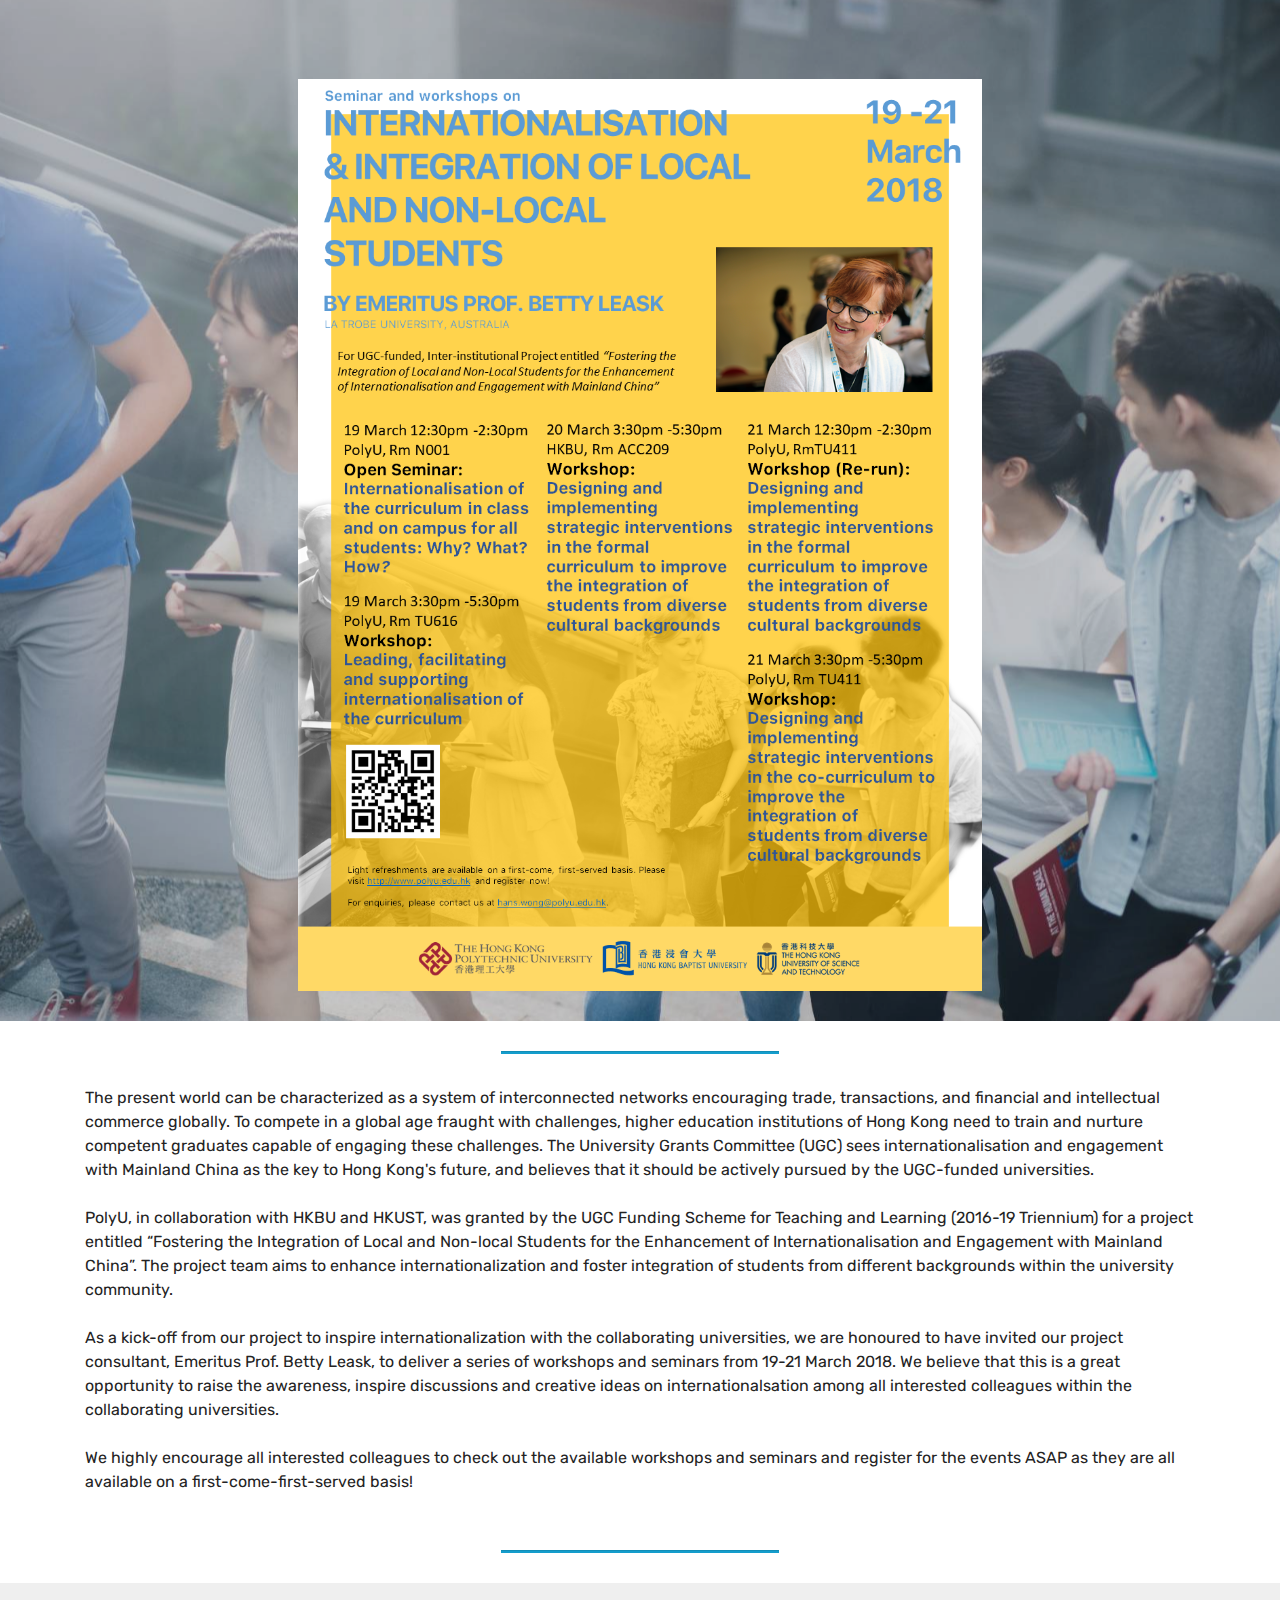
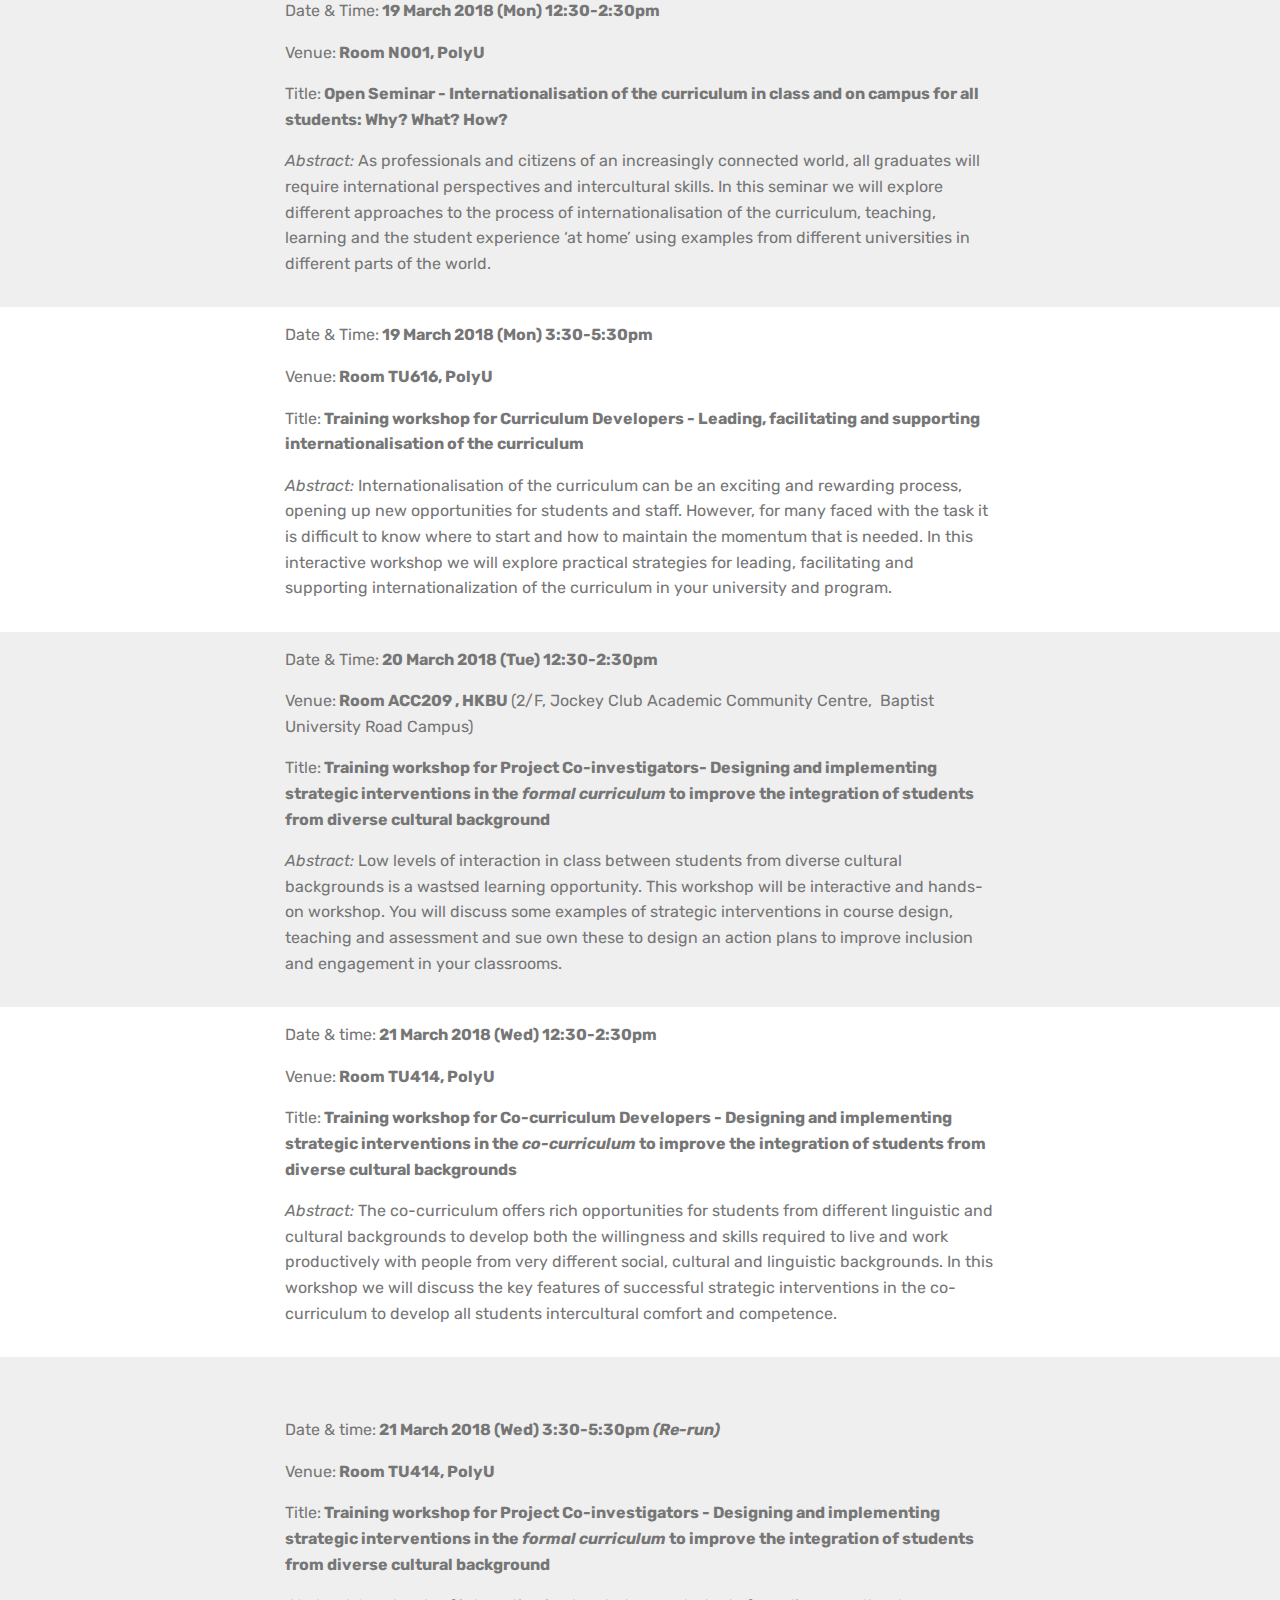
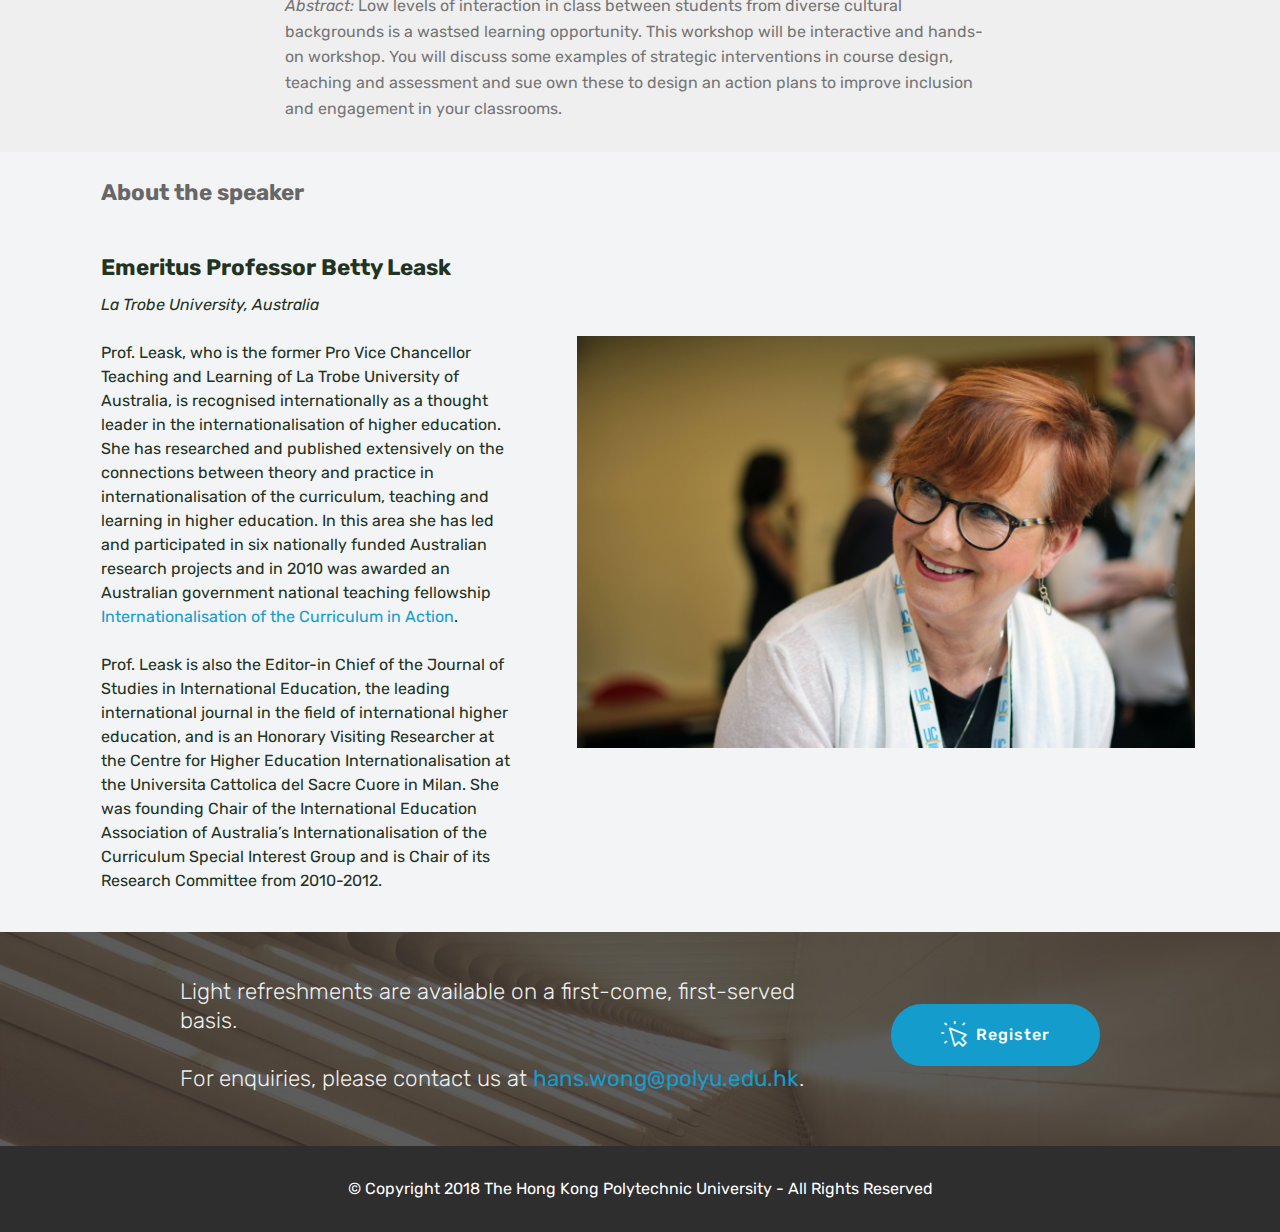
==== workshop2018.html @ c0d76945 "create github pages" ====
<!DOCTYPE html>
<html >
<head>
  <!-- Site made with Mobirise Website Builder v4.6.5, https://mobirise.com -->
  <meta charset="UTF-8">
  <meta http-equiv="X-UA-Compatible" content="IE=edge">
  <meta name="generator" content="Mobirise v4.6.5, mobirise.com">
  <meta name="viewport" content="width=device-width, initial-scale=1, minimum-scale=1">
  <link rel="shortcut icon" href="assets/images/web-logo-1-703x55.png" type="image/x-icon">
  <meta name="description" content="Web Maker Description">
  <title>Seminer and Workshops on Internatioalisation and Integration of Local and Non-local Students | PolyU, HKBU and HKUST</title>
  <link rel="stylesheet" href="assets/web/assets/mobirise-icons-bold/mobirise-icons-bold.css">
  <link rel="stylesheet" href="assets/tether/tether.min.css">
  <link rel="stylesheet" href="assets/bootstrap/css/bootstrap.min.css">
  <link rel="stylesheet" href="assets/bootstrap/css/bootstrap-grid.min.css">
  <link rel="stylesheet" href="assets/bootstrap/css/bootstrap-reboot.min.css">
  <link rel="stylesheet" href="assets/theme/css/style.css">
  <link rel="stylesheet" href="assets/mobirise/css/mbr-additional.css" type="text/css">
  
  
  
</head>
<body>
  <section class="header4 cid-qKVStINKqO mbr-parallax-background" id="header4-1o">

    

    <div class="mbr-overlay" style="opacity: 0.2; background-color: rgb(0, 0, 0);">
    </div>

    <div class="container">
        <div class="row justify-content-md-center">
            <div class="media-content col-md-10">
                
                
                <div class="mbr-text align-center mbr-white pb-3">
                    
                </div>
                
            </div>
            <div class="mbr-figure pt-5">
                <img src="assets/images/poster-workshop2018-1-1008x1344.png" alt="Mobirise" title="" style="width: 60%;">
            </div>
        </div>
    </div>
</section>

<section class="engine"><a href="https://mobirise.ws/k">develop free website</a></section><section class="mbr-section article content9 cid-qKVUBAk7Y3" id="content9-1p">
    
     

    <div class="container">
        <div class="inner-container" style="width: 100%;">
            <hr class="line" style="width: 25%;">
            <div class="section-text align-center mbr-fonts-style display-7">The present world can be characterized as a system of interconnected networks encouraging trade, transactions, and financial and intellectual commerce globally. To compete in a global age fraught with challenges, higher education institutions of Hong Kong need to train and nurture competent graduates capable of engaging these challenges. The University Grants Committee (UGC) sees internationalisation and engagement with Mainland China as the key to Hong Kong's future, and believes that it should be actively pursued by the UGC-funded universities.<br><br>
<div>
</div><div>PolyU, in collaboration with HKBU and HKUST, was granted by the UGC Funding Scheme for Teaching and Learning (2016-19 Triennium) for a project entitled “Fostering the Integration of Local and Non-local Students for the Enhancement of Internationalisation and Engagement with Mainland China”. The project team aims to enhance internationalization and foster integration of students from different backgrounds within the university community.</div><br><div>
</div><div>
</div><div>As a kick-off from our project to inspire internationalization with the collaborating universities, we are honoured to have invited our project consultant, Emeritus Prof. Betty Leask, to deliver a series of workshops and seminars from 19-21 March 2018. We believe that this is a great opportunity to raise the awareness, inspire discussions and creative ideas on internationalsation among all interested colleagues within the collaborating universities.</div><br><div> 
</div><div>
</div><div>We highly encourage all interested colleagues to check out the available workshops and seminars and register for the events ASAP as they are all available on a first-come-first-served basis!
</div><div><br></div></div>
            <hr class="line" style="width: 25%;">
        </div>
        </div>
</section>

<section class="mbr-section article content1 cid-qKVMsrV9eK" id="content1-1i">
    
     

    <div class="container">
        <div class="media-container-row">
            <div class="mbr-text col-12 col-md-8 mbr-fonts-style display-7"><p>Date &amp; Time:<strong> 19 March 2018 (Mon) 12:30-2:30pm
</strong></p><p>Venue:<strong> Room N001, PolyU</strong></p><p>Title:<strong> Open Seminar - Internationalisation of the curriculum in class and on campus for all students: Why? What? How?
</strong></p><p><em>Abstract:</em>&nbsp;<span style="font-size: 1rem;">As professionals and citizens of an increasingly connected world, all graduates will require international perspectives and intercultural skills. In this seminar we will explore different approaches to the process of internationalisation of the curriculum, teaching, learning and the student experience ‘at home’ using examples from different universities in different parts of the world. &nbsp;&nbsp;</span></p><p>
            </p></div>
        </div>
    </div>
</section>

<section class="mbr-section article content1 cid-qKVNFRgYKL" id="content1-1j">
    
     

    <div class="container">
        <div class="media-container-row">
            <div class="mbr-text col-12 col-md-8 mbr-fonts-style display-7"><p>Date &amp; Time:<strong> 19 March 2018 (Mon) 3:30-5:30pm
</strong></p><p>Venue:<strong> Room TU616, PolyU</strong></p><p>Title:<strong>&nbsp;Training workshop for Curriculum Developers - Leading, facilitating and supporting internationalisation of the curriculum&nbsp;</strong></p><p><em>Abstract:</em>&nbsp;Internationalisation of the curriculum can be an exciting and rewarding process, opening up new opportunities for students and staff. However, for many faced with the task it is difficult to know where to start and how to maintain the momentum that is needed. In this interactive workshop we will explore practical strategies for leading, facilitating and supporting internationalization of  the curriculum in your university and program. &nbsp;</p><p>
            </p></div>
        </div>
    </div>
</section>

<section class="mbr-section article content1 cid-qKVOmQCYDc" id="content1-1k">
    
     

    <div class="container">
        <div class="media-container-row">
            <div class="mbr-text col-12 col-md-8 mbr-fonts-style display-7"><p>Date &amp; Time:<strong> 20 March 2018 (Tue) 12:30-2:30pm
</strong></p><p>Venue:<strong> Room ACC209
</strong><strong>, HKBU </strong><span style="font-size: 1rem;">(</span><span style="font-size: 1rem;">2/F, Jockey Club Academic Community Centre,
&nbsp;</span><span style="font-size: 1rem;">Baptist University Road Campus)</span></p><p>Title:<strong>&nbsp;Training workshop for Project Co-investigators- Designing and implementing strategic interventions in the <em>formal curriculum</em> to improve the integration of students from diverse cultural background&nbsp;</strong></p><p><em>Abstract:</em>&nbsp;Low levels of interaction in class between students from diverse cultural backgrounds is a wastsed learning opportunity.  This workshop will be interactive and hands-on workshop. You will discuss some examples of strategic interventions in course design, teaching and assessment and sue own these to design an action plans to improve inclusion and engagement in your classrooms.&nbsp;</p><p>
            </p></div>
        </div>
    </div>
</section>

<section class="mbr-section article content1 cid-qKVPnMQIgx" id="content1-1l">
    
     

    <div class="container">
        <div class="media-container-row">
            <div class="mbr-text col-12 col-md-8 mbr-fonts-style display-7"><p>Date &amp; time:<strong> 21 March 2018 (Wed) 12:30-2:30pm
</strong></p><p>Venue:<strong>&nbsp;Room TU414, PolyU</strong></p><p>Title:<strong>&nbsp;Training workshop for Co-curriculum Developers - Designing and implementing strategic interventions in the <em>co-curriculum </em>to improve the integration of students from diverse cultural backgrounds</strong></p><p><em>Abstract:</em>&nbsp;The co-curriculum offers rich opportunities for students from different linguistic and cultural backgrounds to develop both the willingness and skills required to live and work productively with people from very different social, cultural and linguistic backgrounds.  In this workshop we will discuss the key features of successful strategic interventions in the co-curriculum to develop all students intercultural comfort and competence. &nbsp;</p><p>
            </p></div>
        </div>
    </div>
</section>

<section class="mbr-section article content1 cid-qKVPIrIBP8" id="content1-1m">
    
     

    <div class="container">
        <div class="media-container-row">
            <div class="mbr-text col-12 col-md-8 mbr-fonts-style display-7"><p>Date &amp; time:<strong> 21 March 2018 (Wed) 3:30-5:30pm <em>(Re-run)</em></strong></p><p>Venue:<strong> Room TU414, PolyU</strong></p><p>Title:<strong>&nbsp;Training workshop for Project Co-investigators - Designing and implementing strategic interventions in the <em>formal curriculum</em> to improve the integration of students from diverse cultural background</strong></p><p><em>Abstract:</em>&nbsp;Low levels of interaction in class between students from diverse cultural backgrounds is a wastsed learning opportunity.  This workshop will be interactive and hands-on workshop. You will discuss some examples of strategic interventions in course design, teaching and assessment and sue own these to design an action plans to improve inclusion and engagement in your classrooms.&nbsp;<span style="font-size: 1rem;">&nbsp;&nbsp;</span></p><p>
            </p></div>
        </div>
    </div>
</section>

<section class="testimonials3 cid-qKVRoJi9Ee" id="testimonials3-1n">

    

    

    <div class="container">
        <div class="media-container-row">
            <div class="media-content px-3 align-self-center mbr-white py-2">
                <p class="mbr-text testimonial-text mbr-fonts-style display-5"><span style="font-style: normal;"><strong>About the speaker</strong></span></p>
                <p class="mbr-author-name pt-4 mb-2 mbr-fonts-style display-5">
                   Emeritus Professor Betty Leask 
                </p>
                <p class="mbr-author-desc mbr-fonts-style display-7"><em>
                   La Trobe University, Australia</em><br><br>Prof. Leask, who is the former Pro Vice Chancellor Teaching and Learning of La Trobe University of Australia, is recognised internationally as a thought leader in the internationalisation of higher education. She has researched and published extensively on the connections between theory and practice in internationalisation of the curriculum, teaching and learning in higher education. In this area she has led and participated in six nationally funded Australian research projects and in 2010 was awarded an Australian government national teaching fellowship <a href="http://ioc.global" target="_blank">Internationalisation of the Curriculum in Action</a>.
<br>
<br>Prof. Leask is also the Editor-in Chief of the Journal of Studies in International Education, the leading international journal in the field of international higher education, and is an Honorary Visiting Researcher at the Centre for Higher Education Internationalisation at the Universita Cattolica del Sacre Cuore in Milan. She was founding Chair of the International Education Association of Australia’s Internationalisation of the Curriculum Special Interest Group and is Chair of its Research Committee from 2010-2012.&nbsp;<br></p>
            </div>

            <div class="mbr-figure pl-lg-5" style="width: 150%;">
              <img src="assets/images/img-9479-20170907-betty-5184x3456.jpg" alt="" title="">
            </div>
        </div>
    </div>
</section>

<section class="mbr-section info2 cid-qKWyHdjX5i" id="info2-1r">

    

    <div class="mbr-overlay" style="opacity: 0.7; background-color: rgb(35, 35, 35);">
    </div>

    <div class="container">
        <div class="row main justify-content-center">
            <div class="media-container-column col-12 col-lg-3 col-md-4">
                <div class="mbr-section-btn align-left py-4"><a class="btn btn-primary display-4" href="https://mobirise.com"><span class="mbrib-cursor-click mbr-iconfont mbr-iconfont-btn"></span>
                    
                    Register</a></div>
            </div>
            <div class="media-container-column title col-12 col-lg-7 col-md-6">
                
                <h3 class="mbr-section-subtitle align-right mbr-light mbr-white mbr-fonts-style display-5">Light refreshments are available on a first-come, first-served basis.<br><br>For enquiries, please contact us at <a href="mailto:hans.wong@polyu.edu.hk">hans.wong@polyu.edu.hk</a>.</h3>
            </div>
        </div>
    </div>
</section>

<section once="" class="cid-qKWHp7lElG" id="footer6-1s">

    

    

    <div class="container">
        <div class="media-container-row align-center mbr-white">
            <div class="col-12">
                <p class="mbr-text mb-0 mbr-fonts-style display-7">
                    © Copyright 2018 The Hong Kong Polytechnic University - All Rights Reserved
                </p>
            </div>
        </div>
    </div>
</section>


  <script src="assets/web/assets/jquery/jquery.min.js"></script>
  <script src="assets/popper/popper.min.js"></script>
  <script src="assets/tether/tether.min.js"></script>
  <script src="assets/bootstrap/js/bootstrap.min.js"></script>
  <script src="assets/smoothscroll/smooth-scroll.js"></script>
  <script src="assets/parallax/jarallax.min.js"></script>
  <script src="assets/theme/js/script.js"></script>
  
  
</body>
</html>
---- assets/web/assets/mobirise-icons-bold/mobirise-icons-bold.css ----
@font-face {
  font-family: 'mobirise-icons-bold';
  src:  url('mobirise-icons-bold.eot?m1l4yr');
  src:  url('mobirise-icons-bold.eot?m1l4yr#iefix') format('embedded-opentype'),
    url('mobirise-icons-bold.ttf?m1l4yr') format('truetype'),
    url('mobirise-icons-bold.woff?m1l4yr') format('woff'),
    url('mobirise-icons-bold.svg?m1l4yr#mobirise-icons-bold') format('svg');
  font-weight: normal;
  font-style: normal;
}

[class^="mbrib-"], [class*="mbrib-"] {
  /* use !important to prevent issues with browser extensions that change fonts */
  font-family: 'mobirise-icons-bold' !important;
  speak: none;
  font-style: normal;
  font-weight: normal;
  font-variant: normal;
  text-transform: none;
  line-height: 1;

  /* Better Font Rendering =========== */
  -webkit-font-smoothing: antialiased;
  -moz-osx-font-smoothing: grayscale;
}

.mbrib-add-submenu:before {
  content: "\e900";
}
.mbrib-alert:before {
  content: "\e901";
}
.mbrib-align-center:before {
  content: "\e902";
}
.mbrib-align-justify:before {
  content: "\e903";
}
.mbrib-align-left:before {
  content: "\e904";
}
.mbrib-align-right:before {
  content: "\e905";
}
.mbrib-android:before {
  content: "\e906";
}
.mbrib-apple:before {
  content: "\e907";
}
.mbrib-arrow-down:before {
  content: "\e908";
}
.mbrib-arrow-next:before {
  content: "\e909";
}
.mbrib-arrow-prev:before {
  content: "\e90a";
}
.mbrib-arrow-up:before {
  content: "\e90b";
}
.mbrib-bold:before {
  content: "\e90c";
}
.mbrib-bookmark:before {
  content: "\e90d";
}
.mbrib-bootstrap:before {
  content: "\e90e";
}
.mbrib-briefcase:before {
  content: "\e90f";
}
.mbrib-browse:before {
  content: "\e910";
}
.mbrib-bulleted-list:before {
  content: "\e911";
}
.mbrib-calendar:before {
  content: "\e912";
}
.mbrib-camera:before {
  content: "\e913";
}
.mbrib-cart-add:before {
  content: "\e914";
}
.mbrib-cart-full:before {
  content: "\e915";
}
.mbrib-cash:before {
  content: "\e916";
}
.mbrib-change-style:before {
  content: "\e917";
}
.mbrib-chat:before {
  content: "\e918";
}
.mbrib-clock:before {
  content: "\e919";
}
.mbrib-close:before {
  content: "\e91a";
}
.mbrib-cloud:before {
  content: "\e91b";
}
.mbrib-code:before {
  content: "\e91c";
}
.mbrib-contact-form:before {
  content: "\e91d";
}
.mbrib-credit-card:before {
  content: "\e91e";
}
.mbrib-cursor-click:before {
  content: "\e91f";
}
.mbrib-cust-feedback:before {
  content: "\e920";
}
.mbrib-database:before {
  content: "\e921";
}
.mbrib-delivery:before {
  content: "\e922";
}
.mbrib-desktop:before {
  content: "\e923";
}
.mbrib-devices:before {
  content: "\e924";
}
.mbrib-down:before {
  content: "\e925";
}
.mbrib-download:before {
  content: "\e926";
}
.mbrib-drag-n-drop:before {
  content: "\e927";
}
.mbrib-drag-n-drop2:before {
  content: "\e928";
}
.mbrib-edit:before {
  content: "\e929";
}
.mbrib-edit2:before {
  content: "\e92a";
}
.mbrib-error:before {
  content: "\e92b";
}
.mbrib-extension:before {
  content: "\e92c";
}
.mbrib-features:before {
  content: "\e92d";
}
.mbrib-file:before {
  content: "\e92e";
}
.mbrib-flag:before {
  content: "\e92f";
}
.mbrib-folder:before {
  content: "\e930";
}
.mbrib-gift:before {
  content: "\e931";
}
.mbrib-github:before {
  content: "\e932";
}
.mbrib-globe-2:before {
  content: "\e933";
}
.mbrib-globe:before {
  content: "\e934";
}
.mbrib-growing-chart:before {
  content: "\e935";
}
.mbrib-hearth:before {
  content: "\e936";
}
.mbrib-help:before {
  content: "\e937";
}
.mbrib-home:before {
  content: "\e938";
}
.mbrib-hot-cup:before {
  content: "\e939";
}
.mbrib-idea:before {
  content: "\e93a";
}
.mbrib-image-gallery:before {
  content: "\e93b";
}
.mbrib-image-slider:before {
  content: "\e93c";
}
.mbrib-info:before {
  content: "\e93d";
}
.mbrib-italic:before {
  content: "\e93e";
}
.mbrib-key:before {
  content: "\e93f";
}
.mbrib-laptop:before {
  content: "\e940";
}
.mbrib-layers:before {
  content: "\e941";
}
.mbrib-left-right:before {
  content: "\e942";
}
.mbrib-left:before {
  content: "\e943";
}
.mbrib-letter:before {
  content: "\e944";
}
.mbrib-like:before {
  content: "\e945";
}
.mbrib-link:before {
  content: "\e946";
}
.mbrib-lock:before {
  content: "\e947";
}
.mbrib-login:before {
  content: "\e948";
}
.mbrib-logout:before {
  content: "\e949";
}
.mbrib-magic-stick:before {
  content: "\e94a";
}
.mbrib-map-pin:before {
  content: "\e94b";
}
.mbrib-menu:before {
  content: "\e94c";
}
.mbrib-mobile:before {
  content: "\e94d";
}
.mbrib-mobile2:before {
  content: "\e94e";
}
.mbrib-mobirise:before {
  content: "\e94f";
}
.mbrib-more-horizontal:before {
  content: "\e950";
}
.mbrib-more-vertical:before {
  content: "\e951";
}
.mbrib-music:before {
  content: "\e952";
}
.mbrib-new-file:before {
  content: "\e953";
}
.mbrib-numbered-list:before {
  content: "\e954";
}
.mbrib-opened-folder:before {
  content: "\e955";
}
.mbrib-pages:before {
  content: "\e956";
}
.mbrib-paper-plane:before {
  content: "\e957";
}
.mbrib-paperclip:before {
  content: "\e958";
}
.mbrib-photo:before {
  content: "\e959";
}
.mbrib-photos:before {
  content: "\e95a";
}
.mbrib-pin:before {
  content: "\e95b";
}
.mbrib-play:before {
  content: "\e95c";
}
.mbrib-plus:before {
  content: "\e95d";
}
.mbrib-preview:before {
  content: "\e95e";
}
.mbrib-print:before {
  content: "\e95f";
}
.mbrib-protect:before {
  content: "\e960";
}
.mbrib-question:before {
  content: "\e961";
}
.mbrib-quote-left:before {
  content: "\e962";
}
.mbrib-quote-right:before {
  content: "\e963";
}
.mbrib-redo:before {
  content: "\e964";
}
.mbrib-refresh:before {
  content: "\e965";
}
.mbrib-responsive:before {
  content: "\e966";
}
.mbrib-right:before {
  content: "\e967";
}
.mbrib-rocket:before {
  content: "\e968";
}
.mbrib-sad-face:before {
  content: "\e969";
}
.mbrib-sale:before {
  content: "\e96a";
}
.mbrib-save:before {
  content: "\e96b";
}
.mbrib-search:before {
  content: "\e96c";
}
.mbrib-setting:before {
  content: "\e96d";
}
.mbrib-setting2:before {
  content: "\e96e";
}
.mbrib-setting3:before {
  content: "\e96f";
}
.mbrib-share:before {
  content: "\e970";
}
.mbrib-shopping-bag:before {
  content: "\e971";
}
.mbrib-shopping-basket:before {
  content: "\e972";
}
.mbrib-shopping-cart:before {
  content: "\e973";
}
.mbrib-sites:before {
  content: "\e974";
}
.mbrib-smile-face:before {
  content: "\e975";
}
.mbrib-speed:before {
  content: "\e976";
}
.mbrib-star:before {
  content: "\e977";
}
.mbrib-success:before {
  content: "\e978";
}
.mbrib-sun:before {
  content: "\e979";
}
.mbrib-sun2:before {
  content: "\e97a";
}
.mbrib-tablet-vertical:before {
  content: "\e97b";
}
.mbrib-tablet:before {
  content: "\e97c";
}
.mbrib-target:before {
  content: "\e97d";
}
.mbrib-timer:before {
  content: "\e97e";
}
.mbrib-to-ftp:before {
  content: "\e97f";
}
.mbrib-to-local-drive:before {
  content: "\e980";
}
.mbrib-touch-swipe:before {
  content: "\e981";
}
.mbrib-touch:before {
  content: "\e982";
}
.mbrib-trash:before {
  content: "\e983";
}
.mbrib-underline:before {
  content: "\e984";
}
.mbrib-undo:before {
  content: "\e985";
}
.mbrib-unlink:before {
  content: "\e986";
}
.mbrib-unlock:before {
  content: "\e987";
}
.mbrib-up-down:before {
  content: "\e988";
}
.mbrib-up:before {
  content: "\e989";
}
.mbrib-update:before {
  content: "\e98a";
}
.mbrib-upload:before {
  content: "\e98b";
}
.mbrib-user:before {
  content: "\e98c";
}
.mbrib-user2:before {
  content: "\e98d";
}
.mbrib-users:before {
  content: "\e98e";
}
.mbrib-video-play:before {
  content: "\e98f";
}
.mbrib-video:before {
  content: "\e990";
}
.mbrib-watch:before {
  content: "\e991";
}
.mbrib-website-theme:before {
  content: "\e992";
}
.mbrib-wifi:before {
  content: "\e993";
}
.mbrib-windows:before {
  content: "\e994";
}
.mbrib-zoom-out:before {
  content: "\e995";
}
---- assets/theme/css/style.css ----
/*!
 * Mobirise v4 theme (https://mobirise.com/)
 * Copyright 2017 Mobirise
 */
section {
  background-color: #eeeeee; }

section,
.container,
.container-fluid {
  position: relative;
  word-wrap: break-word; }

a.mbr-iconfont:hover {
  text-decoration: none; }

.article .lead p, .article .lead ul, .article .lead ol, .article .lead pre, .article .lead blockquote {
  margin-bottom: 0; }

a {
  font-style: normal;
  font-weight: 400;
  cursor: pointer; }
  a, a:hover {
    text-decoration: none; }

figure {
  margin-bottom: 0; }

body {
  color: #232323; }

h1, h2, h3, h4, h5, h6,
.h1, .h2, .h3, .h4, .h5, .h6,
.display-1, .display-2, .display-3, .display-4 {
  line-height: 1;
  word-break: break-word;
  word-wrap: break-word; }

b, strong {
  font-weight: bold; }

blockquote {
  padding: 10px 0 10px 20px;
  position: relative;
  border-left: 2px solid;
  border-color: #ff3366; }

input:-webkit-autofill, input:-webkit-autofill:hover, input:-webkit-autofill:focus, input:-webkit-autofill:active {
  transition-delay: 9999s;
  transition-property: background-color, color; }

textarea[type="hidden"] {
  display: none; }

body {
  position: relative; }

section {
  background-position: 50% 50%;
  background-repeat: no-repeat;
  background-size: cover; }
  section .mbr-background-video,
  section .mbr-background-video-preview {
    position: absolute;
    bottom: 0;
    left: 0;
    right: 0;
    top: 0; }

.hidden {
  visibility: hidden; }

.mbr-z-index20 {
  z-index: 20; }

/*! Base colors */
.mbr-white {
  color: #ffffff; }

.mbr-black {
  color: #000000; }

.mbr-bg-white {
  background-color: #ffffff; }

.mbr-bg-black {
  background-color: #000000; }

/*! Text-aligns */
.align-left {
  text-align: left; }

.align-center {
  text-align: center; }

.align-right {
  text-align: right; }

@media (max-width: 767px) {
  .align-left, .align-center, .align-right, .mbr-section-btn, .mbr-section-title {
    text-align: center; } }
/*! Font-weight  */
.mbr-light {
  font-weight: 300; }

.mbr-regular {
  font-weight: 400; }

.mbr-semibold {
  font-weight: 500; }

.mbr-bold {
  font-weight: 700; }

/*! Media  */
.media-size-item {
  -webkit-flex: 1 1 auto;
  -moz-flex: 1 1 auto;
  -ms-flex: 1 1 auto;
  -o-flex: 1 1 auto;
  flex: 1 1 auto; }

.media-content {
  -webkit-flex-basis: 100%;
  flex-basis: 100%; }

.media-container-row {
  display: -ms-flexbox;
  display: -webkit-flex;
  display: flex;
  -webkit-flex-direction: row;
  -ms-flex-direction: row;
  flex-direction: row;
  -webkit-flex-wrap: wrap;
  -ms-flex-wrap: wrap;
  flex-wrap: wrap;
  -webkit-justify-content: center;
  -ms-flex-pack: center;
  justify-content: center;
  -webkit-align-content: center;
  -ms-flex-line-pack: center;
  align-content: center;
  -webkit-align-items: start;
  -ms-flex-align: start;
  align-items: start; }
  .media-container-row .media-size-item {
    width: 400px; }

.media-container-column {
  display: -ms-flexbox;
  display: -webkit-flex;
  display: flex;
  -webkit-flex-direction: column;
  -ms-flex-direction: column;
  flex-direction: column;
  -webkit-flex-wrap: wrap;
  -ms-flex-wrap: wrap;
  flex-wrap: wrap;
  -webkit-justify-content: center;
  -ms-flex-pack: center;
  justify-content: center;
  -webkit-align-content: center;
  -ms-flex-line-pack: center;
  align-content: center;
  -webkit-align-items: stretch;
  -ms-flex-align: stretch;
  align-items: stretch; }
  .media-container-column > * {
    width: 100%; }

@media (min-width: 992px) {
  .media-container-row {
    -webkit-flex-wrap: nowrap;
    -ms-flex-wrap: nowrap;
    flex-wrap: nowrap; } }
figure {
  overflow: hidden; }

figure[mbr-media-size] {
  transition: width 0.1s; }

.mbr-figure img, .mbr-figure iframe {
  display: block;
  width: 100%; }

.card {
  background-color: transparent;
  border: none; }

.card-img {
  text-align: center;
  flex-shrink: 0; }

.media {
  max-width: 100%;
  margin: 0 auto; }

.mbr-figure {
  -ms-flex-item-align: center;
  -ms-grid-row-align: center;
  -webkit-align-self: center;
  align-self: center; }

.media-container > div {
  max-width: 100%; }

.mbr-figure img, .card-img img {
  width: 100%; }

@media (max-width: 991px) {
  .media-size-item {
    width: auto !important; }

  .media {
    width: auto; }

  .mbr-figure {
    width: 100% !important; } }
/*! Buttons */
.mbr-section-btn {
  margin-left: -.25rem;
  margin-right: -.25rem;
  font-size: 0; }

nav .mbr-section-btn {
  margin-left: 0rem;
  margin-right: 0rem; }

/*! Btn icon margin */
.btn .mbr-iconfont, .btn.btn-sm .mbr-iconfont {
  cursor: pointer;
  margin-right: 0.5rem; }

.btn.btn-md .mbr-iconfont, .btn.btn-md .mbr-iconfont {
  margin-right: 0.8rem; }

.mbr-regular {
  font-weight: 400; }

.mbr-semibold {
  font-weight: 500; }

.mbr-bold {
  font-weight: 700; }

[type="submit"] {
  -webkit-appearance: none; }

/*! Full-screen */
.mbr-fullscreen .mbr-overlay {
  min-height: 100vh; }

.mbr-fullscreen {
  display: flex;
  display: -webkit-flex;
  display: -moz-flex;
  display: -ms-flex;
  display: -o-flex;
  align-items: center;
  -webkit-align-items: center;
  min-height: 100vh;
  padding-top: 3rem;
  padding-bottom: 3rem; }

/*! Map */
.map {
  height: 25rem;
  position: relative; }
  .map iframe {
    width: 100%;
    height: 100%; }

/* Form */
.form-asterisk {
  font-family: initial;
  position: absolute;
  top: -2px;
  font-weight: normal; }

/*! Scroll to top arrow */
.mbr-arrow-up {
  bottom: 25px;
  right: 90px;
  position: fixed;
  text-align: right;
  z-index: 5000;
  color: #ffffff;
  font-size: 32px;
  transform: rotate(180deg);
  -webkit-transform: rotate(180deg); }

.mbr-arrow-up a {
  background: rgba(0, 0, 0, 0.2);
  border-radius: 3px;
  color: #fff;
  display: inline-block;
  height: 60px;
  width: 60px;
  outline-style: none !important;
  position: relative;
  text-decoration: none;
  transition: all .3s ease-in-out;
  cursor: pointer;
  text-align: center; }
  .mbr-arrow-up a:hover {
    background-color: rgba(0, 0, 0, 0.4); }
  .mbr-arrow-up a i {
    line-height: 60px; }

.mbr-arrow-up-icon {
  display: block;
  color: #fff; }

.mbr-arrow-up-icon::before {
  content: "\203a";
  display: inline-block;
  font-family: serif;
  font-size: 32px;
  line-height: 1;
  font-style: normal;
  position: relative;
  top: 6px;
  left: -4px;
  -webkit-transform: rotate(-90deg);
  transform: rotate(-90deg); }

/*! Arrow Down */
.mbr-arrow {
  position: absolute;
  bottom: 45px;
  left: 50%;
  width: 60px;
  height: 60px;
  cursor: pointer;
  background-color: rgba(80, 80, 80, 0.5);
  border-radius: 50%;
  -webkit-transform: translateX(-50%);
  transform: translateX(-50%); }
  .mbr-arrow > a {
    display: inline-block;
    text-decoration: none;
    outline-style: none;
    -webkit-animation: arrowdown 1.7s ease-in-out infinite;
    animation: arrowdown 1.7s ease-in-out infinite; }
    .mbr-arrow > a > i {
      position: absolute;
      top: -2px;
      left: 15px;
      font-size: 2rem; }

@keyframes arrowdown {
  0% {
    transform: translateY(0px);
    -webkit-transform: translateY(0px); }
  50% {
    transform: translateY(-5px);
    -webkit-transform: translateY(-5px); }
  100% {
    transform: translateY(0px);
    -webkit-transform: translateY(0px); } }
@-webkit-keyframes arrowdown {
  0% {
    transform: translateY(0px);
    -webkit-transform: translateY(0px); }
  50% {
    transform: translateY(-5px);
    -webkit-transform: translateY(-5px); }
  100% {
    transform: translateY(0px);
    -webkit-transform: translateY(0px); } }
@media (max-width: 500px) {
  .mbr-arrow-up {
    left: 50%;
    right: auto;
    transform: translateX(-50%) rotate(180deg);
    -webkit-transform: translateX(-50%) rotate(180deg); } }
/*Gradients animation*/
@keyframes gradient-animation {
  from {
    background-position: 0% 100%;
    animation-timing-function: ease-in-out; }
  to {
    background-position: 100% 0%;
    animation-timing-function: ease-in-out; } }
@-webkit-keyframes gradient-animation {
  from {
    background-position: 0% 100%;
    animation-timing-function: ease-in-out; }
  to {
    background-position: 100% 0%;
    animation-timing-function: ease-in-out; } }
.bg-gradient {
  background-size: 200% 200%;
  animation: gradient-animation 5s infinite alternate;
  -webkit-animation: gradient-animation 5s infinite alternate; }

.menu .navbar-brand {
  display: -webkit-flex; }
  .menu .navbar-brand span {
    display: flex;
    display: -webkit-flex; }
  .menu .navbar-brand .navbar-caption-wrap {
    display: -webkit-flex; }
  .menu .navbar-brand .navbar-logo img {
    display: -webkit-flex; }
@media (min-width: 768px) and (max-width: 991px) {
  .menu .navbar-toggleable-sm .navbar-nav {
    display: -webkit-box;
    display: -webkit-flex;
    display: -ms-flexbox; } }
@media (min-width: 992px) {
  .menu .navbar-nav.nav-dropdown {
    display: -webkit-flex; }
  .menu .navbar-toggleable-sm .navbar-collapse {
    display: -webkit-flex !important; } }

/*# sourceMappingURL=style.css.map */
.engine {
	position: absolute;
	text-indent: -2400px;
	text-align: center;
	padding: 0;
	top: 0;
	left: -2400px;
}
---- assets/mobirise/css/mbr-additional.css ----
@import url(https://fonts.googleapis.com/css?family=Rubik:300,300i,400,400i,500,500i,700,700i,900,900i);





body {
  font-style: normal;
  line-height: 1.5;
}
.mbr-section-title {
  font-style: normal;
  line-height: 1.2;
}
.mbr-section-subtitle {
  line-height: 1.3;
}
.mbr-text {
  font-style: normal;
  line-height: 1.6;
}
.display-1 {
  font-family: 'Rubik', sans-serif;
  font-size: 4.25rem;
}
.display-1 > .mbr-iconfont {
  font-size: 6.8rem;
}
.display-2 {
  font-family: 'Rubik', sans-serif;
  font-size: 3rem;
}
.display-2 > .mbr-iconfont {
  font-size: 4.8rem;
}
.display-4 {
  font-family: 'Rubik', sans-serif;
  font-size: 1rem;
}
.display-4 > .mbr-iconfont {
  font-size: 1.6rem;
}
.display-5 {
  font-family: 'Rubik', sans-serif;
  font-size: 1.4rem;
}
.display-5 > .mbr-iconfont {
  font-size: 2.24rem;
}
.display-7 {
  font-family: 'Rubik', sans-serif;
  font-size: 1rem;
}
.display-7 > .mbr-iconfont {
  font-size: 1.6rem;
}
/* ---- Fluid typography for mobile devices ---- */
/* 1.4 - font scale ratio ( bootstrap == 1.42857 ) */
/* 100vw - current viewport width */
/* (48 - 20)  48 == 48rem == 768px, 20 == 20rem == 320px(minimal supported viewport) */
/* 0.65 - min scale variable, may vary */
@media (max-width: 768px) {
  .display-1 {
    font-size: 3.4rem;
    font-size: calc( 2.1374999999999997rem + (4.25 - 2.1374999999999997) * ((100vw - 20rem) / (48 - 20)));
    line-height: calc( 1.4 * (2.1374999999999997rem + (4.25 - 2.1374999999999997) * ((100vw - 20rem) / (48 - 20))));
  }
  .display-2 {
    font-size: 2.4rem;
    font-size: calc( 1.7rem + (3 - 1.7) * ((100vw - 20rem) / (48 - 20)));
    line-height: calc( 1.4 * (1.7rem + (3 - 1.7) * ((100vw - 20rem) / (48 - 20))));
  }
  .display-4 {
    font-size: 0.8rem;
    font-size: calc( 1rem + (1 - 1) * ((100vw - 20rem) / (48 - 20)));
    line-height: calc( 1.4 * (1rem + (1 - 1) * ((100vw - 20rem) / (48 - 20))));
  }
  .display-5 {
    font-size: 1.12rem;
    font-size: calc( 1.14rem + (1.4 - 1.14) * ((100vw - 20rem) / (48 - 20)));
    line-height: calc( 1.4 * (1.14rem + (1.4 - 1.14) * ((100vw - 20rem) / (48 - 20))));
  }
}
/* Buttons */
.btn {
  font-weight: 500;
  border-width: 2px;
  font-style: normal;
  letter-spacing: 1px;
  margin: .4rem .8rem;
  white-space: normal;
  -webkit-transition: all 0.3s ease-in-out;
  -moz-transition: all 0.3s ease-in-out;
  transition: all 0.3s ease-in-out;
  padding: 1rem 3rem;
  border-radius: 3px;
  display: inline-flex;
  align-items: center;
  justify-content: center;
  word-break: break-word;
}
.btn-sm {
  font-weight: 500;
  letter-spacing: 1px;
  -webkit-transition: all 0.3s ease-in-out;
  -moz-transition: all 0.3s ease-in-out;
  transition: all 0.3s ease-in-out;
  padding: 0.6rem 1.5rem;
  border-radius: 3px;
}
.btn-md {
  font-weight: 500;
  letter-spacing: 1px;
  margin: .4rem .8rem !important;
  -webkit-transition: all 0.3s ease-in-out;
  -moz-transition: all 0.3s ease-in-out;
  transition: all 0.3s ease-in-out;
  padding: 1rem 3rem;
  border-radius: 3px;
}
.btn-lg {
  font-weight: 500;
  letter-spacing: 1px;
  margin: .4rem .8rem !important;
  -webkit-transition: all 0.3s ease-in-out;
  -moz-transition: all 0.3s ease-in-out;
  transition: all 0.3s ease-in-out;
  padding: 1.2rem 3.2rem;
  border-radius: 3px;
}
.bg-primary {
  background-color: #149dcc !important;
}
.bg-success {
  background-color: #f7ed4a !important;
}
.bg-info {
  background-color: #82786e !important;
}
.bg-warning {
  background-color: #879a9f !important;
}
.bg-danger {
  background-color: #b1a374 !important;
}
.btn-primary,
.btn-primary:active {
  background-color: #149dcc !important;
  border-color: #149dcc !important;
  color: #ffffff !important;
}
.btn-primary:hover,
.btn-primary:focus,
.btn-primary.focus,
.btn-primary.active {
  color: #ffffff !important;
  background-color: #0d6786 !important;
  border-color: #0d6786 !important;
}
.btn-primary.disabled,
.btn-primary:disabled {
  color: #ffffff !important;
  background-color: #0d6786 !important;
  border-color: #0d6786 !important;
}
.btn-secondary,
.btn-secondary:active {
  background-color: #ff3366 !important;
  border-color: #ff3366 !important;
  color: #ffffff !important;
}
.btn-secondary:hover,
.btn-secondary:focus,
.btn-secondary.focus,
.btn-secondary.active {
  color: #ffffff !important;
  background-color: #e50039 !important;
  border-color: #e50039 !important;
}
.btn-secondary.disabled,
.btn-secondary:disabled {
  color: #ffffff !important;
  background-color: #e50039 !important;
  border-color: #e50039 !important;
}
.btn-info,
.btn-info:active {
  background-color: #82786e !important;
  border-color: #82786e !important;
  color: #ffffff !important;
}
.btn-info:hover,
.btn-info:focus,
.btn-info.focus,
.btn-info.active {
  color: #ffffff !important;
  background-color: #59524b !important;
  border-color: #59524b !important;
}
.btn-info.disabled,
.btn-info:disabled {
  color: #ffffff !important;
  background-color: #59524b !important;
  border-color: #59524b !important;
}
.btn-success,
.btn-success:active {
  background-color: #f7ed4a !important;
  border-color: #f7ed4a !important;
  color: #3f3c03 !important;
}
.btn-success:hover,
.btn-success:focus,
.btn-success.focus,
.btn-success.active {
  color: #3f3c03 !important;
  background-color: #eadd0a !important;
  border-color: #eadd0a !important;
}
.btn-success.disabled,
.btn-success:disabled {
  color: #3f3c03 !important;
  background-color: #eadd0a !important;
  border-color: #eadd0a !important;
}
.btn-warning,
.btn-warning:active {
  background-color: #879a9f !important;
  border-color: #879a9f !important;
  color: #ffffff !important;
}
.btn-warning:hover,
.btn-warning:focus,
.btn-warning.focus,
.btn-warning.active {
  color: #ffffff !important;
  background-color: #617479 !important;
  border-color: #617479 !important;
}
.btn-warning.disabled,
.btn-warning:disabled {
  color: #ffffff !important;
  background-color: #617479 !important;
  border-color: #617479 !important;
}
.btn-danger,
.btn-danger:active {
  background-color: #b1a374 !important;
  border-color: #b1a374 !important;
  color: #ffffff !important;
}
.btn-danger:hover,
.btn-danger:focus,
.btn-danger.focus,
.btn-danger.active {
  color: #ffffff !important;
  background-color: #8b7d4e !important;
  border-color: #8b7d4e !important;
}
.btn-danger.disabled,
.btn-danger:disabled {
  color: #ffffff !important;
  background-color: #8b7d4e !important;
  border-color: #8b7d4e !important;
}
.btn-white {
  color: #333333 !important;
}
.btn-white,
.btn-white:active {
  background-color: #ffffff !important;
  border-color: #ffffff !important;
  color: #808080 !important;
}
.btn-white:hover,
.btn-white:focus,
.btn-white.focus,
.btn-white.active {
  color: #808080 !important;
  background-color: #d9d9d9 !important;
  border-color: #d9d9d9 !important;
}
.btn-white.disabled,
.btn-white:disabled {
  color: #808080 !important;
  background-color: #d9d9d9 !important;
  border-color: #d9d9d9 !important;
}
.btn-black,
.btn-black:active {
  background-color: #333333 !important;
  border-color: #333333 !important;
  color: #ffffff !important;
}
.btn-black:hover,
.btn-black:focus,
.btn-black.focus,
.btn-black.active {
  color: #ffffff !important;
  background-color: #0d0d0d !important;
  border-color: #0d0d0d !important;
}
.btn-black.disabled,
.btn-black:disabled {
  color: #ffffff !important;
  background-color: #0d0d0d !important;
  border-color: #0d0d0d !important;
}
.btn-primary-outline,
.btn-primary-outline:active {
  background: none;
  border-color: #0b566f;
  color: #0b566f;
}
.btn-primary-outline:hover,
.btn-primary-outline:focus,
.btn-primary-outline.focus,
.btn-primary-outline.active {
  color: #ffffff;
  background-color: #149dcc;
  border-color: #149dcc;
}
.btn-primary-outline.disabled,
.btn-primary-outline:disabled {
  color: #ffffff !important;
  background-color: #149dcc !important;
  border-color: #149dcc !important;
}
.btn-secondary-outline,
.btn-secondary-outline:active {
  background: none;
  border-color: #cc0033;
  color: #cc0033;
}
.btn-secondary-outline:hover,
.btn-secondary-outline:focus,
.btn-secondary-outline.focus,
.btn-secondary-outline.active {
  color: #ffffff;
  background-color: #ff3366;
  border-color: #ff3366;
}
.btn-secondary-outline.disabled,
.btn-secondary-outline:disabled {
  color: #ffffff !important;
  background-color: #ff3366 !important;
  border-color: #ff3366 !important;
}
.btn-info-outline,
.btn-info-outline:active {
  background: none;
  border-color: #4b453f;
  color: #4b453f;
}
.btn-info-outline:hover,
.btn-info-outline:focus,
.btn-info-outline.focus,
.btn-info-outline.active {
  color: #ffffff;
  background-color: #82786e;
  border-color: #82786e;
}
.btn-info-outline.disabled,
.btn-info-outline:disabled {
  color: #ffffff !important;
  background-color: #82786e !important;
  border-color: #82786e !important;
}
.btn-success-outline,
.btn-success-outline:active {
  background: none;
  border-color: #d2c609;
  color: #d2c609;
}
.btn-success-outline:hover,
.btn-success-outline:focus,
.btn-success-outline.focus,
.btn-success-outline.active {
  color: #3f3c03;
  background-color: #f7ed4a;
  border-color: #f7ed4a;
}
.btn-success-outline.disabled,
.btn-success-outline:disabled {
  color: #3f3c03 !important;
  background-color: #f7ed4a !important;
  border-color: #f7ed4a !important;
}
.btn-warning-outline,
.btn-warning-outline:active {
  background: none;
  border-color: #55666b;
  color: #55666b;
}
.btn-warning-outline:hover,
.btn-warning-outline:focus,
.btn-warning-outline.focus,
.btn-warning-outline.active {
  color: #ffffff;
  background-color: #879a9f;
  border-color: #879a9f;
}
.btn-warning-outline.disabled,
.btn-warning-outline:disabled {
  color: #ffffff !important;
  background-color: #879a9f !important;
  border-color: #879a9f !important;
}
.btn-danger-outline,
.btn-danger-outline:active {
  background: none;
  border-color: #7a6e45;
  color: #7a6e45;
}
.btn-danger-outline:hover,
.btn-danger-outline:focus,
.btn-danger-outline.focus,
.btn-danger-outline.active {
  color: #ffffff;
  background-color: #b1a374;
  border-color: #b1a374;
}
.btn-danger-outline.disabled,
.btn-danger-outline:disabled {
  color: #ffffff !important;
  background-color: #b1a374 !important;
  border-color: #b1a374 !important;
}
.btn-black-outline,
.btn-black-outline:active {
  background: none;
  border-color: #000000;
  color: #000000;
}
.btn-black-outline:hover,
.btn-black-outline:focus,
.btn-black-outline.focus,
.btn-black-outline.active {
  color: #ffffff;
  background-color: #333333;
  border-color: #333333;
}
.btn-black-outline.disabled,
.btn-black-outline:disabled {
  color: #ffffff !important;
  background-color: #333333 !important;
  border-color: #333333 !important;
}
.btn-white-outline,
.btn-white-outline:active,
.btn-white-outline.active {
  background: none;
  border-color: #ffffff;
  color: #ffffff;
}
.btn-white-outline:hover,
.btn-white-outline:focus,
.btn-white-outline.focus {
  color: #333333;
  background-color: #ffffff;
  border-color: #ffffff;
}
.text-primary {
  color: #149dcc !important;
}
.text-secondary {
  color: #ff3366 !important;
}
.text-success {
  color: #f7ed4a !important;
}
.text-info {
  color: #82786e !important;
}
.text-warning {
  color: #879a9f !important;
}
.text-danger {
  color: #b1a374 !important;
}
.text-white {
  color: #ffffff !important;
}
.text-black {
  color: #000000 !important;
}
a.text-primary:hover,
a.text-primary:focus {
  color: #0b566f !important;
}
a.text-secondary:hover,
a.text-secondary:focus {
  color: #cc0033 !important;
}
a.text-success:hover,
a.text-success:focus {
  color: #d2c609 !important;
}
a.text-info:hover,
a.text-info:focus {
  color: #4b453f !important;
}
a.text-warning:hover,
a.text-warning:focus {
  color: #55666b !important;
}
a.text-danger:hover,
a.text-danger:focus {
  color: #7a6e45 !important;
}
a.text-white:hover,
a.text-white:focus {
  color: #b3b3b3 !important;
}
a.text-black:hover,
a.text-black:focus {
  color: #4d4d4d !important;
}
.alert-success {
  background-color: #70c770;
}
.alert-info {
  background-color: #82786e;
}
.alert-warning {
  background-color: #879a9f;
}
.alert-danger {
  background-color: #b1a374;
}
.mbr-section-btn a.btn:not(.btn-form) {
  border-radius: 100px;
}
.mbr-section-btn a.btn:not(.btn-form):hover,
.mbr-section-btn a.btn:not(.btn-form):focus {
  box-shadow: none !important;
}
.mbr-section-btn a.btn:not(.btn-form):hover,
.mbr-section-btn a.btn:not(.btn-form):focus {
  box-shadow: 0 10px 40px 0 rgba(0, 0, 0, 0.2) !important;
  -webkit-box-shadow: 0 10px 40px 0 rgba(0, 0, 0, 0.2) !important;
}
.mbr-gallery-filter li a {
  border-radius: 100px !important;
}
.mbr-gallery-filter li.active .btn {
  background-color: #149dcc;
  border-color: #149dcc;
  color: #ffffff;
}
.mbr-gallery-filter li.active .btn:focus {
  box-shadow: none;
}
.nav-tabs .nav-link {
  border-radius: 100px !important;
}
.btn-form {
  border-radius: 0;
}
.btn-form:hover {
  cursor: pointer;
}
a,
a:hover {
  color: #149dcc;
}
.mbr-plan-header.bg-primary .mbr-plan-subtitle,
.mbr-plan-header.bg-primary .mbr-plan-price-desc {
  color: #b4e6f8;
}
.mbr-plan-header.bg-success .mbr-plan-subtitle,
.mbr-plan-header.bg-success .mbr-plan-price-desc {
  color: #ffffff;
}
.mbr-plan-header.bg-info .mbr-plan-subtitle,
.mbr-plan-header.bg-info .mbr-plan-price-desc {
  color: #beb8b2;
}
.mbr-plan-header.bg-warning .mbr-plan-subtitle,
.mbr-plan-header.bg-warning .mbr-plan-price-desc {
  color: #ced6d8;
}
.mbr-plan-header.bg-danger .mbr-plan-subtitle,
.mbr-plan-header.bg-danger .mbr-plan-price-desc {
  color: #dfd9c6;
}
/* Scroll to top button*/
.scrollToTop_wraper {
  opacity: 0 !important;
}
#scrollToTop a i:before {
  content: '';
  position: absolute;
  height: 40%;
  top: 25%;
  background: #fff;
  width: 2px;
  left: calc(50% - 1px);
}
#scrollToTop a i:after {
  content: '';
  position: absolute;
  display: block;
  border-top: 2px solid #fff;
  border-right: 2px solid #fff;
  width: 40%;
  height: 40%;
  left: 30%;
  bottom: 30%;
  transform: rotate(135deg);
}
/* Others*/
.note-check a[data-value=Rubik] {
  font-style: normal;
}
.mbr-arrow a {
  color: #ffffff;
}
@media (max-width: 767px) {
  .mbr-arrow {
    display: none;
  }
}
.form-control-label {
  position: relative;
  cursor: pointer;
  margin-bottom: .357em;
  padding: 0;
}
.alert {
  color: #ffffff;
  border-radius: 0;
  border: 0;
  font-size: .875rem;
  line-height: 1.5;
  margin-bottom: 1.875rem;
  padding: 1.25rem;
  position: relative;
}
.alert.alert-form::after {
  background-color: inherit;
  bottom: -7px;
  content: "";
  display: block;
  height: 14px;
  left: 50%;
  margin-left: -7px;
  position: absolute;
  transform: rotate(45deg);
  width: 14px;
}
.form-control {
  background-color: #f5f5f5;
  box-shadow: none;
  color: #565656;
  font-family: 'Rubik', sans-serif;
  font-size: 1rem;
  line-height: 1.43;
  min-height: 3.5em;
  padding: 1.07em .5em;
}
.form-control > .mbr-iconfont {
  font-size: 1.6rem;
}
.form-control,
.form-control:focus {
  border: 1px solid #e8e8e8;
}
.form-active .form-control:invalid {
  border-color: red;
}
.mbr-overlay {
  background-color: #000;
  bottom: 0;
  left: 0;
  opacity: .5;
  position: absolute;
  right: 0;
  top: 0;
  z-index: 0;
}
blockquote {
  font-style: italic;
  padding: 10px 0 10px 20px;
  font-size: 1.09rem;
  position: relative;
  border-color: #149dcc;
  border-width: 3px;
}
ul,
ol,
pre,
blockquote {
  margin-bottom: 2.3125rem;
}
pre {
  background: #f4f4f4;
  padding: 10px 24px;
  white-space: pre-wrap;
}
.inactive {
  -webkit-user-select: none;
  -moz-user-select: none;
  -ms-user-select: none;
  user-select: none;
  pointer-events: none;
  -webkit-user-drag: none;
  user-drag: none;
}
.mbr-section__comments .row {
  justify-content: center;
}
/* Forms */
.mbr-form .btn {
  margin: .4rem 0;
}
.mbr-form .input-group-btn a.btn {
  border-radius: 100px !important;
}
.mbr-form .input-group-btn a.btn:hover {
  box-shadow: 0 10px 40px 0 rgba(0, 0, 0, 0.2);
}
.mbr-form .input-group-btn button[type="submit"] {
  border-radius: 100px !important;
  padding: 1rem 3rem;
}
.mbr-form .input-group-btn button[type="submit"]:hover {
  box-shadow: 0 10px 40px 0 rgba(0, 0, 0, 0.2);
}
.form2 .form-control {
  border-top-left-radius: 100px;
  border-bottom-left-radius: 100px;
}
.form2 .input-group-btn a.btn {
  border-top-left-radius: 0 !important;
  border-bottom-left-radius: 0 !important;
}
.form2 .input-group-btn button[type="submit"] {
  border-top-left-radius: 0 !important;
  border-bottom-left-radius: 0 !important;
}
.form3 input[type="email"] {
  border-radius: 100px !important;
}
@media (max-width: 349px) {
  .form2 input[type="email"] {
    border-radius: 100px !important;
  }
  .form2 .input-group-btn a.btn {
    border-radius: 100px !important;
  }
  .form2 .input-group-btn button[type="submit"] {
    border-radius: 100px !important;
  }
}
@media (max-width: 767px) {
  .btn {
    font-size: .75rem !important;
  }
  .btn .mbr-iconfont {
    font-size: 1rem !important;
  }
}
/* Social block */
.btn-social {
  font-size: 20px;
  border-radius: 50%;
  padding: 0;
  width: 44px;
  height: 44px;
  line-height: 44px;
  text-align: center;
  position: relative;
  border: 2px solid #c0a375;
  border-color: #149dcc;
  color: #232323;
  cursor: pointer;
}
.btn-social i {
  top: 0;
  line-height: 44px;
  width: 44px;
}
.btn-social:hover {
  color: #fff;
  background: #149dcc;
}
.btn-social + .btn {
  margin-left: .1rem;
}
/* Footer */
.mbr-footer-content li::before,
.mbr-footer .mbr-contacts li::before {
  background: #149dcc;
}
.mbr-footer-content li a:hover,
.mbr-footer .mbr-contacts li a:hover {
  color: #149dcc;
}
.footer3 input[type="email"],
.footer4 input[type="email"] {
  border-radius: 100px !important;
}
.footer3 .input-group-btn a.btn,
.footer4 .input-group-btn a.btn {
  border-radius: 100px !important;
}
.footer3 .input-group-btn button[type="submit"],
.footer4 .input-group-btn button[type="submit"] {
  border-radius: 100px !important;
}
/* Headers*/
.header13 .form-inline input[type="email"],
.header14 .form-inline input[type="email"] {
  border-radius: 100px;
}
.header13 .form-inline input[type="text"],
.header14 .form-inline input[type="text"] {
  border-radius: 100px;
}
.header13 .form-inline input[type="tel"],
.header14 .form-inline input[type="tel"] {
  border-radius: 100px;
}
.header13 .form-inline a.btn,
.header14 .form-inline a.btn {
  border-radius: 100px;
}
.header13 .form-inline button,
.header14 .form-inline button {
  border-radius: 100px !important;
}
.offset-1 {
  margin-left: 8.33333%;
}
.offset-2 {
  margin-left: 16.66667%;
}
.offset-3 {
  margin-left: 25%;
}
.offset-4 {
  margin-left: 33.33333%;
}
.offset-5 {
  margin-left: 41.66667%;
}
.offset-6 {
  margin-left: 50%;
}
.offset-7 {
  margin-left: 58.33333%;
}
.offset-8 {
  margin-left: 66.66667%;
}
.offset-9 {
  margin-left: 75%;
}
.offset-10 {
  margin-left: 83.33333%;
}
.offset-11 {
  margin-left: 91.66667%;
}
@media (min-width: 576px) {
  .offset-sm-0 {
    margin-left: 0%;
  }
  .offset-sm-1 {
    margin-left: 8.33333%;
  }
  .offset-sm-2 {
    margin-left: 16.66667%;
  }
  .offset-sm-3 {
    margin-left: 25%;
  }
  .offset-sm-4 {
    margin-left: 33.33333%;
  }
  .offset-sm-5 {
    margin-left: 41.66667%;
  }
  .offset-sm-6 {
    margin-left: 50%;
  }
  .offset-sm-7 {
    margin-left: 58.33333%;
  }
  .offset-sm-8 {
    margin-left: 66.66667%;
  }
  .offset-sm-9 {
    margin-left: 75%;
  }
  .offset-sm-10 {
    margin-left: 83.33333%;
  }
  .offset-sm-11 {
    margin-left: 91.66667%;
  }
}
@media (min-width: 768px) {
  .offset-md-0 {
    margin-left: 0%;
  }
  .offset-md-1 {
    margin-left: 8.33333%;
  }
  .offset-md-2 {
    margin-left: 16.66667%;
  }
  .offset-md-3 {
    margin-left: 25%;
  }
  .offset-md-4 {
    margin-left: 33.33333%;
  }
  .offset-md-5 {
    margin-left: 41.66667%;
  }
  .offset-md-6 {
    margin-left: 50%;
  }
  .offset-md-7 {
    margin-left: 58.33333%;
  }
  .offset-md-8 {
    margin-left: 66.66667%;
  }
  .offset-md-9 {
    margin-left: 75%;
  }
  .offset-md-10 {
    margin-left: 83.33333%;
  }
  .offset-md-11 {
    margin-left: 91.66667%;
  }
}
@media (min-width: 992px) {
  .offset-lg-0 {
    margin-left: 0%;
  }
  .offset-lg-1 {
    margin-left: 8.33333%;
  }
  .offset-lg-2 {
    margin-left: 16.66667%;
  }
  .offset-lg-3 {
    margin-left: 25%;
  }
  .offset-lg-4 {
    margin-left: 33.33333%;
  }
  .offset-lg-5 {
    margin-left: 41.66667%;
  }
  .offset-lg-6 {
    margin-left: 50%;
  }
  .offset-lg-7 {
    margin-left: 58.33333%;
  }
  .offset-lg-8 {
    margin-left: 66.66667%;
  }
  .offset-lg-9 {
    margin-left: 75%;
  }
  .offset-lg-10 {
    margin-left: 83.33333%;
  }
  .offset-lg-11 {
    margin-left: 91.66667%;
  }
}
@media (min-width: 1200px) {
  .offset-xl-0 {
    margin-left: 0%;
  }
  .offset-xl-1 {
    margin-left: 8.33333%;
  }
  .offset-xl-2 {
    margin-left: 16.66667%;
  }
  .offset-xl-3 {
    margin-left: 25%;
  }
  .offset-xl-4 {
    margin-left: 33.33333%;
  }
  .offset-xl-5 {
    margin-left: 41.66667%;
  }
  .offset-xl-6 {
    margin-left: 50%;
  }
  .offset-xl-7 {
    margin-left: 58.33333%;
  }
  .offset-xl-8 {
    margin-left: 66.66667%;
  }
  .offset-xl-9 {
    margin-left: 75%;
  }
  .offset-xl-10 {
    margin-left: 83.33333%;
  }
  .offset-xl-11 {
    margin-left: 91.66667%;
  }
}
.navbar-toggler {
  -webkit-align-self: flex-start;
  -ms-flex-item-align: start;
  align-self: flex-start;
  padding: 0.25rem 0.75rem;
  font-size: 1.25rem;
  line-height: 1;
  background: transparent;
  border: 1px solid transparent;
  -webkit-border-radius: 0.25rem;
  border-radius: 0.25rem;
}
.navbar-toggler:focus,
.navbar-toggler:hover {
  text-decoration: none;
}
.navbar-toggler-icon {
  display: inline-block;
  width: 1.5em;
  height: 1.5em;
  vertical-align: middle;
  content: "";
  background: no-repeat center center;
  -webkit-background-size: 100% 100%;
  -o-background-size: 100% 100%;
  background-size: 100% 100%;
}
.navbar-toggler-left {
  position: absolute;
  left: 1rem;
}
.navbar-toggler-right {
  position: absolute;
  right: 1rem;
}
@media (max-width: 575px) {
  .navbar-toggleable .navbar-nav .dropdown-menu {
    position: static;
    float: none;
  }
  .navbar-toggleable > .container {
    padding-right: 0;
    padding-left: 0;
  }
}
@media (min-width: 576px) {
  .navbar-toggleable {
    -webkit-box-orient: horizontal;
    -webkit-box-direction: normal;
    -webkit-flex-direction: row;
    -ms-flex-direction: row;
    flex-direction: row;
    -webkit-flex-wrap: nowrap;
    -ms-flex-wrap: nowrap;
    flex-wrap: nowrap;
    -webkit-box-align: center;
    -webkit-align-items: center;
    -ms-flex-align: center;
    align-items: center;
  }
  .navbar-toggleable .navbar-nav {
    -webkit-box-orient: horizontal;
    -webkit-box-direction: normal;
    -webkit-flex-direction: row;
    -ms-flex-direction: row;
    flex-direction: row;
  }
  .navbar-toggleable .navbar-nav .nav-link {
    padding-right: .5rem;
    padding-left: .5rem;
  }
  .navbar-toggleable > .container {
    display: -webkit-box;
    display: -webkit-flex;
    display: -ms-flexbox;
    display: flex;
    -webkit-flex-wrap: nowrap;
    -ms-flex-wrap: nowrap;
    flex-wrap: nowrap;
    -webkit-box-align: center;
    -webkit-align-items: center;
    -ms-flex-align: center;
    align-items: center;
  }
  .navbar-toggleable .navbar-collapse {
    display: -webkit-box !important;
    display: -webkit-flex !important;
    display: -ms-flexbox !important;
    display: flex !important;
    width: 100%;
  }
  .navbar-toggleable .navbar-toggler {
    display: none;
  }
}
@media (max-width: 767px) {
  .navbar-toggleable-sm .navbar-nav .dropdown-menu {
    position: static;
    float: none;
  }
  .navbar-toggleable-sm > .container {
    padding-right: 0;
    padding-left: 0;
  }
}
@media (min-width: 768px) {
  .navbar-toggleable-sm {
    -webkit-box-orient: horizontal;
    -webkit-box-direction: normal;
    -webkit-flex-direction: row;
    -ms-flex-direction: row;
    flex-direction: row;
    -webkit-flex-wrap: nowrap;
    -ms-flex-wrap: nowrap;
    flex-wrap: nowrap;
    -webkit-box-align: center;
    -webkit-align-items: center;
    -ms-flex-align: center;
    align-items: center;
  }
  .navbar-toggleable-sm .navbar-nav {
    -webkit-box-orient: horizontal;
    -webkit-box-direction: normal;
    -webkit-flex-direction: row;
    -ms-flex-direction: row;
    flex-direction: row;
  }
  .navbar-toggleable-sm .navbar-nav .nav-link {
    padding-right: .5rem;
    padding-left: .5rem;
  }
  .navbar-toggleable-sm > .container {
    display: -webkit-box;
    display: -webkit-flex;
    display: -ms-flexbox;
    display: flex;
    -webkit-flex-wrap: nowrap;
    -ms-flex-wrap: nowrap;
    flex-wrap: nowrap;
    -webkit-box-align: center;
    -webkit-align-items: center;
    -ms-flex-align: center;
    align-items: center;
  }
  .navbar-toggleable-sm .navbar-collapse {
    display: -webkit-box !important;
    display: -webkit-flex !important;
    display: -ms-flexbox !important;
    display: flex !important;
    width: 100%;
  }
  .navbar-toggleable-sm .navbar-toggler {
    display: none;
  }
}
@media (max-width: 991px) {
  .navbar-toggleable-md .navbar-nav .dropdown-menu {
    position: static;
    float: none;
  }
  .navbar-toggleable-md > .container {
    padding-right: 0;
    padding-left: 0;
  }
}
@media (min-width: 992px) {
  .navbar-toggleable-md {
    -webkit-box-orient: horizontal;
    -webkit-box-direction: normal;
    -webkit-flex-direction: row;
    -ms-flex-direction: row;
    flex-direction: row;
    -webkit-flex-wrap: nowrap;
    -ms-flex-wrap: nowrap;
    flex-wrap: nowrap;
    -webkit-box-align: center;
    -webkit-align-items: center;
    -ms-flex-align: center;
    align-items: center;
  }
  .navbar-toggleable-md .navbar-nav {
    -webkit-box-orient: horizontal;
    -webkit-box-direction: normal;
    -webkit-flex-direction: row;
    -ms-flex-direction: row;
    flex-direction: row;
  }
  .navbar-toggleable-md .navbar-nav .nav-link {
    padding-right: .5rem;
    padding-left: .5rem;
  }
  .navbar-toggleable-md > .container {
    display: -webkit-box;
    display: -webkit-flex;
    display: -ms-flexbox;
    display: flex;
    -webkit-flex-wrap: nowrap;
    -ms-flex-wrap: nowrap;
    flex-wrap: nowrap;
    -webkit-box-align: center;
    -webkit-align-items: center;
    -ms-flex-align: center;
    align-items: center;
  }
  .navbar-toggleable-md .navbar-collapse {
    display: -webkit-box !important;
    display: -webkit-flex !important;
    display: -ms-flexbox !important;
    display: flex !important;
    width: 100%;
  }
  .navbar-toggleable-md .navbar-toggler {
    display: none;
  }
}
@media (max-width: 1199px) {
  .navbar-toggleable-lg .navbar-nav .dropdown-menu {
    position: static;
    float: none;
  }
  .navbar-toggleable-lg > .container {
    padding-right: 0;
    padding-left: 0;
  }
}
@media (min-width: 1200px) {
  .navbar-toggleable-lg {
    -webkit-box-orient: horizontal;
    -webkit-box-direction: normal;
    -webkit-flex-direction: row;
    -ms-flex-direction: row;
    flex-direction: row;
    -webkit-flex-wrap: nowrap;
    -ms-flex-wrap: nowrap;
    flex-wrap: nowrap;
    -webkit-box-align: center;
    -webkit-align-items: center;
    -ms-flex-align: center;
    align-items: center;
  }
  .navbar-toggleable-lg .navbar-nav {
    -webkit-box-orient: horizontal;
    -webkit-box-direction: normal;
    -webkit-flex-direction: row;
    -ms-flex-direction: row;
    flex-direction: row;
  }
  .navbar-toggleable-lg .navbar-nav .nav-link {
    padding-right: .5rem;
    padding-left: .5rem;
  }
  .navbar-toggleable-lg > .container {
    display: -webkit-box;
    display: -webkit-flex;
    display: -ms-flexbox;
    display: flex;
    -webkit-flex-wrap: nowrap;
    -ms-flex-wrap: nowrap;
    flex-wrap: nowrap;
    -webkit-box-align: center;
    -webkit-align-items: center;
    -ms-flex-align: center;
    align-items: center;
  }
  .navbar-toggleable-lg .navbar-collapse {
    display: -webkit-box !important;
    display: -webkit-flex !important;
    display: -ms-flexbox !important;
    display: flex !important;
    width: 100%;
  }
  .navbar-toggleable-lg .navbar-toggler {
    display: none;
  }
}
.navbar-toggleable-xl {
  -webkit-box-orient: horizontal;
  -webkit-box-direction: normal;
  -webkit-flex-direction: row;
  -ms-flex-direction: row;
  flex-direction: row;
  -webkit-flex-wrap: nowrap;
  -ms-flex-wrap: nowrap;
  flex-wrap: nowrap;
  -webkit-box-align: center;
  -webkit-align-items: center;
  -ms-flex-align: center;
  align-items: center;
}
.navbar-toggleable-xl .navbar-nav .dropdown-menu {
  position: static;
  float: none;
}
.navbar-toggleable-xl > .container {
  padding-right: 0;
  padding-left: 0;
}
.navbar-toggleable-xl .navbar-nav {
  -webkit-box-orient: horizontal;
  -webkit-box-direction: normal;
  -webkit-flex-direction: row;
  -ms-flex-direction: row;
  flex-direction: row;
}
.navbar-toggleable-xl .navbar-nav .nav-link {
  padding-right: .5rem;
  padding-left: .5rem;
}
.navbar-toggleable-xl > .container {
  display: -webkit-box;
  display: -webkit-flex;
  display: -ms-flexbox;
  display: flex;
  -webkit-flex-wrap: nowrap;
  -ms-flex-wrap: nowrap;
  flex-wrap: nowrap;
  -webkit-box-align: center;
  -webkit-align-items: center;
  -ms-flex-align: center;
  align-items: center;
}
.navbar-toggleable-xl .navbar-collapse {
  display: -webkit-box !important;
  display: -webkit-flex !important;
  display: -ms-flexbox !important;
  display: flex !important;
  width: 100%;
}
.navbar-toggleable-xl .navbar-toggler {
  display: none;
}
.card-img {
  width: auto;
}
.menu .navbar.collapsed:not(.beta-menu) {
  flex-direction: column;
}
.carousel-item.active,
.carousel-item-next,
.carousel-item-prev {
  display: -webkit-box;
  display: -webkit-flex;
  display: -ms-flexbox;
  display: flex;
}
.note-air-layout .dropup .dropdown-menu,
.note-air-layout .navbar-fixed-bottom .dropdown .dropdown-menu {
  bottom: initial !important;
}
html,
body {
  height: auto;
  min-height: 100vh;
}
.dropup .dropdown-toggle::after {
  display: none;
}
.cid-qGRs8F66EP .navbar {
  padding: .5rem 0;
  background: #efefef;
  transition: none;
  min-height: 77px;
}
.cid-qGRs8F66EP .navbar-dropdown.bg-color.transparent.opened {
  background: #efefef;
}
.cid-qGRs8F66EP a {
  font-style: normal;
}
.cid-qGRs8F66EP .nav-item span {
  padding-right: 0.4em;
  line-height: 0.5em;
  vertical-align: text-bottom;
  position: relative;
  text-decoration: none;
}
.cid-qGRs8F66EP .nav-item a {
  display: flex;
  align-items: center;
  justify-content: center;
  padding: 0.7rem 0 !important;
  margin: 0rem .65rem !important;
}
.cid-qGRs8F66EP .nav-item:focus,
.cid-qGRs8F66EP .nav-link:focus {
  outline: none;
}
.cid-qGRs8F66EP .btn {
  padding: 0.4rem 1.5rem;
  display: inline-flex;
  align-items: center;
}
.cid-qGRs8F66EP .btn .mbr-iconfont {
  font-size: 1.6rem;
}
.cid-qGRs8F66EP .menu-logo {
  margin-right: auto;
}
.cid-qGRs8F66EP .menu-logo .navbar-brand {
  display: flex;
  margin-left: 5rem;
  padding: 0;
  transition: padding .2s;
  min-height: 3.8rem;
  align-items: center;
}
.cid-qGRs8F66EP .menu-logo .navbar-brand .navbar-caption-wrap {
  display: -webkit-flex;
  -webkit-align-items: center;
  align-items: center;
  word-break: break-word;
  min-width: 7rem;
  margin: .3rem 0;
}
.cid-qGRs8F66EP .menu-logo .navbar-brand .navbar-caption-wrap .navbar-caption {
  line-height: 1.2rem !important;
  padding-right: 2rem;
}
.cid-qGRs8F66EP .menu-logo .navbar-brand .navbar-logo {
  font-size: 4rem;
  transition: font-size 0.25s;
}
.cid-qGRs8F66EP .menu-logo .navbar-brand .navbar-logo img {
  display: flex;
}
.cid-qGRs8F66EP .menu-logo .navbar-brand .navbar-logo .mbr-iconfont {
  transition: font-size 0.25s;
}
.cid-qGRs8F66EP .navbar-toggleable-sm .navbar-collapse {
  justify-content: flex-end;
  -webkit-justify-content: flex-end;
  padding-right: 5rem;
  width: auto;
}
.cid-qGRs8F66EP .navbar-toggleable-sm .navbar-collapse .navbar-nav {
  flex-wrap: wrap;
  -webkit-flex-wrap: wrap;
  padding-left: 0;
}
.cid-qGRs8F66EP .navbar-toggleable-sm .navbar-collapse .navbar-nav .nav-item {
  -webkit-align-self: center;
  align-self: center;
}
.cid-qGRs8F66EP .navbar-toggleable-sm .navbar-collapse .navbar-buttons {
  padding-left: 0;
  padding-bottom: 0;
}
.cid-qGRs8F66EP .dropdown .dropdown-menu {
  background: #efefef;
  display: none;
  position: absolute;
  min-width: 5rem;
  padding-top: 1.4rem;
  padding-bottom: 1.4rem;
  text-align: left;
}
.cid-qGRs8F66EP .dropdown .dropdown-menu .dropdown-item {
  width: auto;
  padding: 0.235em 1.5385em 0.235em 1.5385em !important;
}
.cid-qGRs8F66EP .dropdown .dropdown-menu .dropdown-item::after {
  right: 0.5rem;
}
.cid-qGRs8F66EP .dropdown .dropdown-menu .dropdown-submenu {
  margin: 0;
}
.cid-qGRs8F66EP .dropdown.open > .dropdown-menu {
  display: block;
}
.cid-qGRs8F66EP .navbar-toggleable-sm.opened:after {
  position: absolute;
  width: 100vw;
  height: 100vh;
  content: '';
  background-color: rgba(0, 0, 0, 0.1);
  left: 0;
  bottom: 0;
  transform: translateY(100%);
  -webkit-transform: translateY(100%);
  z-index: 1000;
}
.cid-qGRs8F66EP .navbar.navbar-short {
  min-height: 60px;
  transition: all .2s;
}
.cid-qGRs8F66EP .navbar.navbar-short .navbar-toggler-right {
  top: 20px;
}
.cid-qGRs8F66EP .navbar.navbar-short .navbar-logo a {
  font-size: 2.5rem !important;
  line-height: 2.5rem;
  transition: font-size 0.25s;
}
.cid-qGRs8F66EP .navbar.navbar-short .navbar-logo a .mbr-iconfont {
  font-size: 2.5rem !important;
}
.cid-qGRs8F66EP .navbar.navbar-short .navbar-logo a img {
  height: 3rem !important;
}
.cid-qGRs8F66EP .navbar.navbar-short .navbar-brand {
  min-height: 3rem;
}
.cid-qGRs8F66EP button.navbar-toggler {
  width: 31px;
  height: 18px;
  cursor: pointer;
  transition: all .2s;
  top: 1.5rem;
  right: 1rem;
}
.cid-qGRs8F66EP button.navbar-toggler:focus {
  outline: none;
}
.cid-qGRs8F66EP button.navbar-toggler .hamburger span {
  position: absolute;
  right: 0;
  width: 30px;
  height: 2px;
  border-right: 5px;
  background-color: #cccccc;
}
.cid-qGRs8F66EP button.navbar-toggler .hamburger span:nth-child(1) {
  top: 0;
  transition: all .2s;
}
.cid-qGRs8F66EP button.navbar-toggler .hamburger span:nth-child(2) {
  top: 8px;
  transition: all .15s;
}
.cid-qGRs8F66EP button.navbar-toggler .hamburger span:nth-child(3) {
  top: 8px;
  transition: all .15s;
}
.cid-qGRs8F66EP button.navbar-toggler .hamburger span:nth-child(4) {
  top: 16px;
  transition: all .2s;
}
.cid-qGRs8F66EP nav.opened .hamburger span:nth-child(1) {
  top: 8px;
  width: 0;
  opacity: 0;
  right: 50%;
  transition: all .2s;
}
.cid-qGRs8F66EP nav.opened .hamburger span:nth-child(2) {
  -webkit-transform: rotate(45deg);
  transform: rotate(45deg);
  transition: all .25s;
}
.cid-qGRs8F66EP nav.opened .hamburger span:nth-child(3) {
  -webkit-transform: rotate(-45deg);
  transform: rotate(-45deg);
  transition: all .25s;
}
.cid-qGRs8F66EP nav.opened .hamburger span:nth-child(4) {
  top: 8px;
  width: 0;
  opacity: 0;
  right: 50%;
  transition: all .2s;
}
.cid-qGRs8F66EP .collapsed.navbar-expand {
  flex-direction: column;
}
.cid-qGRs8F66EP .collapsed .btn {
  display: flex;
}
.cid-qGRs8F66EP .collapsed .navbar-collapse {
  display: none !important;
  padding-right: 0 !important;
}
.cid-qGRs8F66EP .collapsed .navbar-collapse.collapsing,
.cid-qGRs8F66EP .collapsed .navbar-collapse.show {
  display: block !important;
}
.cid-qGRs8F66EP .collapsed .navbar-collapse.collapsing .navbar-nav,
.cid-qGRs8F66EP .collapsed .navbar-collapse.show .navbar-nav {
  display: block;
  text-align: center;
}
.cid-qGRs8F66EP .collapsed .navbar-collapse.collapsing .navbar-nav .nav-item,
.cid-qGRs8F66EP .collapsed .navbar-collapse.show .navbar-nav .nav-item {
  clear: both;
}
.cid-qGRs8F66EP .collapsed .navbar-collapse.collapsing .navbar-buttons,
.cid-qGRs8F66EP .collapsed .navbar-collapse.show .navbar-buttons {
  text-align: center;
}
.cid-qGRs8F66EP .collapsed .navbar-collapse.collapsing .navbar-buttons:last-child,
.cid-qGRs8F66EP .collapsed .navbar-collapse.show .navbar-buttons:last-child {
  margin-bottom: 1rem;
}
.cid-qGRs8F66EP .collapsed button.navbar-toggler {
  display: block;
}
.cid-qGRs8F66EP .collapsed .navbar-brand {
  margin-left: 1rem !important;
}
.cid-qGRs8F66EP .collapsed .navbar-toggleable-sm {
  flex-direction: column;
  -webkit-flex-direction: column;
}
.cid-qGRs8F66EP .collapsed .dropdown .dropdown-menu {
  width: 100%;
  text-align: center;
  position: relative;
  opacity: 0;
  display: block;
  height: 0;
  visibility: hidden;
  padding: 0;
  transition-duration: .5s;
  transition-property: opacity,padding,height;
}
.cid-qGRs8F66EP .collapsed .dropdown.open > .dropdown-menu {
  position: relative;
  opacity: 1;
  height: auto;
  padding: 1.4rem 0;
  visibility: visible;
}
.cid-qGRs8F66EP .collapsed .dropdown .dropdown-submenu {
  left: 0;
  text-align: center;
  width: 100%;
}
.cid-qGRs8F66EP .collapsed .dropdown .dropdown-toggle[data-toggle="dropdown-submenu"]::after {
  margin-top: 0;
  position: inherit;
  right: 0;
  top: 50%;
  display: inline-block;
  width: 0;
  height: 0;
  margin-left: .3em;
  vertical-align: middle;
  content: "";
  border-top: .30em solid;
  border-right: .30em solid transparent;
  border-left: .30em solid transparent;
}
@media (max-width: 991px) {
  .cid-qGRs8F66EP .navbar-expand {
    flex-direction: column;
  }
  .cid-qGRs8F66EP img {
    height: 3.8rem !important;
  }
  .cid-qGRs8F66EP .btn {
    display: flex;
  }
  .cid-qGRs8F66EP button.navbar-toggler {
    display: block;
  }
  .cid-qGRs8F66EP .navbar-brand {
    margin-left: 1rem !important;
  }
  .cid-qGRs8F66EP .navbar-toggleable-sm {
    flex-direction: column;
    -webkit-flex-direction: column;
  }
  .cid-qGRs8F66EP .navbar-collapse {
    display: none !important;
    padding-right: 0 !important;
  }
  .cid-qGRs8F66EP .navbar-collapse.collapsing,
  .cid-qGRs8F66EP .navbar-collapse.show {
    display: block !important;
  }
  .cid-qGRs8F66EP .navbar-collapse.collapsing .navbar-nav,
  .cid-qGRs8F66EP .navbar-collapse.show .navbar-nav {
    display: block;
    text-align: center;
  }
  .cid-qGRs8F66EP .navbar-collapse.collapsing .navbar-nav .nav-item,
  .cid-qGRs8F66EP .navbar-collapse.show .navbar-nav .nav-item {
    clear: both;
  }
  .cid-qGRs8F66EP .navbar-collapse.collapsing .navbar-buttons,
  .cid-qGRs8F66EP .navbar-collapse.show .navbar-buttons {
    text-align: center;
  }
  .cid-qGRs8F66EP .navbar-collapse.collapsing .navbar-buttons:last-child,
  .cid-qGRs8F66EP .navbar-collapse.show .navbar-buttons:last-child {
    margin-bottom: 1rem;
  }
  .cid-qGRs8F66EP .dropdown .dropdown-menu {
    width: 100%;
    text-align: center;
    position: relative;
    opacity: 0;
    display: block;
    height: 0;
    visibility: hidden;
    padding: 0;
    transition-duration: .5s;
    transition-property: opacity,padding,height;
  }
  .cid-qGRs8F66EP .dropdown.open > .dropdown-menu {
    position: relative;
    opacity: 1;
    height: auto;
    padding: 1.4rem 0;
    visibility: visible;
  }
  .cid-qGRs8F66EP .dropdown .dropdown-submenu {
    left: 0;
    text-align: center;
    width: 100%;
  }
  .cid-qGRs8F66EP .dropdown .dropdown-toggle[data-toggle="dropdown-submenu"]::after {
    margin-top: 0;
    position: inherit;
    right: 0;
    top: 50%;
    display: inline-block;
    width: 0;
    height: 0;
    margin-left: .3em;
    vertical-align: middle;
    content: "";
    border-top: .30em solid;
    border-right: .30em solid transparent;
    border-left: .30em solid transparent;
  }
}
@media (min-width: 767px) {
  .cid-qGRs8F66EP .menu-logo {
    flex-shrink: 0;
  }
}
.cid-qGRs8F66EP .navbar-collapse {
  flex-basis: auto;
}
.cid-qGRs8F66EP .nav-link:hover,
.cid-qGRs8F66EP .dropdown-item:hover {
  color: #55b4d4 !important;
}
.cid-qGRs8FUt5V {
  background-image: url("../../../assets/images/student-0047-2000x1333.jpg");
}
.cid-qKa179qwd4 {
  background-image: url("../../../assets/images/student-0083-2000x1227.jpg");
}
.cid-qKa179qwd4 .icons-media-container {
  display: flex;
  justify-content: center;
  -webkit-justify-content: center;
  flex-direction: row;
  -webkit-flex-direction: row;
  flex-wrap: wrap;
  -webkit-flex-wrap: wrap;
  padding-top: 4rem;
}
.cid-qKa179qwd4 .icons-media-container .mbr-iconfont {
  font-size: 96px;
  color: #ffffff;
}
.cid-qKa179qwd4 .icons-media-container .icon-block {
  padding-bottom: 1rem;
}
.cid-qKa179qwd4 .mbr-text {
  color: #ffffff;
}
.cid-qKa179qwd4 .card {
  padding-bottom: 1.5rem;
}
.cid-qKa179qwd4 H5 {
  text-align: center;
}
.cid-qKawiq4gKi {
  padding-top: 60px;
  padding-bottom: 60px;
  background-color: #ffffff;
}
.cid-qKawiq4gKi .mbr-section-subtitle {
  color: #767676;
}
.cid-qKatgSVAmj {
  padding-top: 90px;
  padding-bottom: 90px;
  background-image: url("../../../assets/images/dscf0455-2000x1333.jpg");
}
.cid-qKatgSVAmj .card-box {
  padding: 0 2rem;
}
.cid-qKatgSVAmj .mbr-section-btn {
  padding-top: 1rem;
}
.cid-qKatgSVAmj .mbr-section-btn a {
  margin-top: 1rem;
  margin-bottom: 0;
}
.cid-qKatgSVAmj h4 {
  font-weight: 500;
  margin-bottom: 0;
  text-align: left;
  padding-top: 2rem;
}
.cid-qKatgSVAmj p {
  margin-bottom: 0;
  text-align: left;
  padding-top: 1.5rem;
}
.cid-qKatgSVAmj .mbr-text {
  color: #767676;
}
.cid-qKatgSVAmj .card-wrapper {
  height: 100%;
  padding-bottom: 2rem;
  background: #ffffff;
  box-shadow: 0px 0px 0px 0px rgba(0, 0, 0, 0);
  transition: box-shadow 0.3s;
}
.cid-qKatgSVAmj .card-wrapper:hover {
  box-shadow: 0px 0px 30px 0px rgba(0, 0, 0, 0.05);
  transition: box-shadow 0.3s;
}
.cid-qJHcgaeneh {
  padding-top: 90px;
  padding-bottom: 90px;
  background-color: #f8f8f8;
}
.cid-qJHcgaeneh .mbr-section-subtitle {
  color: #767676;
  text-align: center;
  font-weight: 300;
}
.cid-qJHcgaeneh .timeline-text-content {
  padding: 2rem 2.5rem;
  background: #ffffff;
  margin-left: 2rem;
}
.cid-qJHcgaeneh .timeline-text-content p {
  margin-bottom: 0;
}
.cid-qJHcgaeneh .time-line-date-content {
  margin-right: 2rem;
}
.cid-qJHcgaeneh .time-line-date-content p {
  padding: 2rem 2.5rem;
  background: #ffffff;
  float: right;
}
.cid-qJHcgaeneh .timeline-element {
  margin-bottom: 50px;
  position: relative;
  word-wrap: break-word;
  word-break: break-word;
  display: -webkit-flex;
  flex-direction: row;
  -webkit-flex-direction: row;
}
.cid-qJHcgaeneh .timeline-element:hover .mbr-timeline-date {
  box-shadow: 0 7px 20px 0px rgba(0, 0, 0, 0.08);
  transition: all .4s;
}
.cid-qJHcgaeneh .timeline-element:hover .timeline-text-content {
  box-shadow: 0 7px 20px 0px rgba(0, 0, 0, 0.08);
  transition: all .4s;
}
.cid-qJHcgaeneh .mbr-timeline-date,
.cid-qJHcgaeneh .timeline-text-content {
  transition: all .4s;
}
.cid-qJHcgaeneh .reverse {
  flex-direction: row-reverse;
  -webkit-flex-direction: row-reverse;
}
.cid-qJHcgaeneh .reverse .timeline-text-content {
  margin-right: 2rem;
  margin-left: 0;
}
.cid-qJHcgaeneh .reverse .time-line-date-content {
  margin-left: 2rem;
  margin-right: 0rem;
}
.cid-qJHcgaeneh .reverse .time-line-date-content p {
  float: left;
}
.cid-qJHcgaeneh .iconBackground {
  position: absolute;
  left: 50%;
  width: 20px;
  height: 20px;
  line-height: 30px;
  text-align: center;
  border-radius: 50%;
  font-size: 30px;
  display: inline-block;
  background-color: #ffffff;
  top: 20px;
  margin-left: -10px;
}
.cid-qJHcgaeneh .separline:before {
  top: 20px;
  bottom: 0;
  position: absolute;
  content: "";
  width: 2px;
  background-color: #ffffff;
  left: calc(50% - 1px);
  height: calc(100% + 4rem);
}
@media (max-width: 768px) {
  .cid-qJHcgaeneh .iconBackground {
    left: 0 !important;
  }
  .cid-qJHcgaeneh .separline:before {
    left: 0!important;
  }
  .cid-qJHcgaeneh .timeline-text-content {
    margin-left: 0 !important;
  }
  .cid-qJHcgaeneh .time-line-date-content {
    margin-right: 0 !important;
  }
  .cid-qJHcgaeneh .time-line-date-content p {
    float: left !important;
  }
  .cid-qJHcgaeneh .reverse .time-line-date-content {
    margin-left: 0 !important;
  }
  .cid-qJHcgaeneh .reverse .timeline-text-content {
    margin-right: 0 !important;
  }
}
.cid-qJHcgaeneh .mbr-timeline-text {
  text-align: left;
}
.cid-qKazGpUaUC {
  padding-top: 90px;
  padding-bottom: 0px;
  background-color: #0f7699;
}
.cid-qKazGpUaUC .mbr-section-subtitle {
  color: #767676;
}
.cid-qKazGpUaUC .media-row {
  display: flex;
  justify-content: center;
}
.cid-qKazGpUaUC .team-item {
  transition: all .2s;
  margin-bottom: 2rem;
}
.cid-qKazGpUaUC .team-item .item-image img {
  width: 100%;
}
.cid-qKazGpUaUC .team-item .item-name p {
  margin-bottom: 0;
}
.cid-qKazGpUaUC .team-item .item-role p {
  margin-bottom: 0;
}
.cid-qKazGpUaUC .team-item .item-social {
  display: flex;
  flex-wrap: wrap;
  justify-content: center;
}
.cid-qKazGpUaUC .team-item .item-social .socicon {
  color: #232323;
  font-size: 17px;
}
.cid-qKazGpUaUC .team-item .item-caption {
  background: #efefef;
}
.cid-qKazGpUaUC H2 {
  color: #ffffff;
}
.cid-qKg1Oa6luE {
  padding-top: 45px;
  padding-bottom: 45px;
  background-color: #0f7699;
}
.cid-qKg1Oa6luE .mbr-section-subtitle {
  color: #767676;
}
.cid-qKg1Oa6luE .media-row {
  display: flex;
  justify-content: center;
}
.cid-qKg1Oa6luE .team-item {
  transition: all .2s;
  margin-bottom: 2rem;
}
.cid-qKg1Oa6luE .team-item .item-image img {
  width: 100%;
}
.cid-qKg1Oa6luE .team-item .item-name p {
  margin-bottom: 0;
}
.cid-qKg1Oa6luE .team-item .item-role p {
  margin-bottom: 0;
}
.cid-qKg1Oa6luE .team-item .item-social {
  display: flex;
  flex-wrap: wrap;
  justify-content: center;
}
.cid-qKg1Oa6luE .team-item .item-social .socicon {
  color: #232323;
  font-size: 17px;
}
.cid-qKg1Oa6luE .team-item .item-caption {
  background: #efefef;
}
.cid-qKg2rB6GOV {
  padding-top: 15px;
  padding-bottom: 15px;
  background-color: #0f7699;
}
.cid-qKg2rB6GOV .mbr-section-subtitle {
  color: #767676;
}
.cid-qKg2rB6GOV .media-row {
  display: flex;
  justify-content: center;
}
.cid-qKg2rB6GOV .team-item {
  transition: all .2s;
  margin-bottom: 2rem;
}
.cid-qKg2rB6GOV .team-item .item-image img {
  width: 100%;
}
.cid-qKg2rB6GOV .team-item .item-name p {
  margin-bottom: 0;
}
.cid-qKg2rB6GOV .team-item .item-role p {
  margin-bottom: 0;
}
.cid-qKg2rB6GOV .team-item .item-social {
  display: flex;
  flex-wrap: wrap;
  justify-content: center;
}
.cid-qKg2rB6GOV .team-item .item-social .socicon {
  color: #232323;
  font-size: 17px;
}
.cid-qKg2rB6GOV .team-item .item-caption {
  background: #efefef;
}
.cid-qKb05G3Xpr {
  padding-top: 90px;
  padding-bottom: 90px;
  background-color: #0f7699;
}
.cid-qKb05G3Xpr .mbr-section-subtitle {
  color: #767676;
}
.cid-qKb05G3Xpr .container-table {
  margin: 0 auto;
}
.cid-qKb05G3Xpr .scroll {
  overflow-x: auto;
  padding: 0;
}
.cid-qKb05G3Xpr .dataTables_wrapper {
  display: block;
}
.cid-qKb05G3Xpr .dataTables_wrapper .search {
  margin-bottom: .5rem;
}
.cid-qKb05G3Xpr .dataTables_wrapper .table {
  overflow-x: auto;
}
.cid-qKb05G3Xpr table {
  width: 100% !important;
  margin-top: 6px;
  border: 1px solid #cccccc;
  margin-bottom: 0;
}
.cid-qKb05G3Xpr table th {
  border-top: none;
  transition: all .2s;
  border-bottom: none;
}
.cid-qKb05G3Xpr table th:hover {
  background: #cccccc;
  color: #000000;
}
.cid-qKb05G3Xpr table td {
  border-top: 1px solid #cccccc;
}
.cid-qKb05G3Xpr table.table {
  background: #ffffff;
}
.cid-qKb05G3Xpr .dataTables_filter {
  text-align: right;
  margin-bottom: .5rem;
}
.cid-qKb05G3Xpr .dataTables_filter label {
  display: inline;
  white-space: normal !important;
}
.cid-qKb05G3Xpr .dataTables_filter input {
  display: inline;
  width: auto;
  margin-left: .5rem;
  border-radius: 100px;
  padding-left: 1rem;
}
.cid-qKb05G3Xpr .dataTables_info {
  padding-bottom: 1rem;
  padding-top: 1rem;
  white-space: normal !important;
  color: #ffffff;
}
@media (max-width: 992px) {
  .cid-qKb05G3Xpr .dataTables_filter {
    text-align: center;
  }
}
@media (max-width: 350px) {
  .cid-qKb05G3Xpr .dataTables_filter {
    text-align: center;
  }
  .cid-qKb05G3Xpr .dataTables_filter input {
    width: 100% !important;
    margin-left: 0 !important;
  }
}
.cid-qKaH3aUYgR {
  padding-top: 45px;
  padding-bottom: 0px;
  background-color: #f3f4f6;
}
.cid-qKaH3aUYgR .testimonial-text {
  font-style: italic;
  color: #676767;
  font-weight: 300;
}
.cid-qKaH3aUYgR .mbr-author-name {
  font-weight: bold;
  color: #232;
}
.cid-qKaH3aUYgR .mbr-author-desc {
  color: #232;
  text-align: left;
}
.cid-qKaGD213mw {
  padding-top: 90px;
  padding-bottom: 90px;
  background-color: #ffffff;
}
.cid-qKaGD213mw .title {
  margin-bottom: 2rem;
}
.cid-qKaGD213mw .mbr-section-subtitle {
  color: #767676;
}
.cid-qKaGD213mw a:not([href]):not([tabindex]) {
  color: #fff;
  border-radius: 3px;
}
.cid-qKaGD213mw a.btn-white:not([href]):not([tabindex]) {
  color: #333;
}
.cid-qKaGD213mw .multi-horizontal {
  flex-grow: 1;
  -webkit-flex-grow: 1;
  max-width: 100%;
}
.cid-qKaGD213mw .input-group-btn {
  display: block;
  text-align: center;
}
.cid-qKfOiFgggz {
  padding-top: 30px;
  padding-bottom: 30px;
  background-color: #2e2e2e;
}
.cid-qKVStINKqO {
  padding-top: 15px;
  padding-bottom: 30px;
  background-image: url("../../../assets/images/student-0116-2000x1334.jpg");
}
.cid-qKVStINKqO .mbr-figure {
  margin: 0 auto;
  width: 100%;
  display: flex;
  justify-content: center;
}
.cid-qKVStINKqO .mbr-figure img {
  height: 100%;
  margin: 0 auto;
}
@media (max-width: 991px) {
  .cid-qKVStINKqO .mbr-figure img {
    width: 100% !important;
  }
}
.cid-qKVUBAk7Y3 {
  padding-top: 30px;
  padding-bottom: 30px;
  background-color: #ffffff;
}
.cid-qKVUBAk7Y3 .line {
  background-color: #149dcc;
  color: #149dcc;
  align: center;
  height: 2px;
  margin: 0 auto;
}
.cid-qKVUBAk7Y3 .section-text {
  padding: 2rem 0;
  text-align: left;
}
.cid-qKVUBAk7Y3 .inner-container {
  margin: 0 auto;
}
@media (max-width: 768px) {
  .cid-qKVUBAk7Y3 .inner-container {
    width: 100% !important;
  }
}
.cid-qKVUBAk7Y3 .section-text DIV {
  text-align: left;
}
.cid-qKVMsrV9eK {
  padding-top: 15px;
  padding-bottom: 15px;
  background-color: #efefef;
}
.cid-qKVMsrV9eK .mbr-text,
.cid-qKVMsrV9eK blockquote {
  color: #767676;
}
.cid-qKVNFRgYKL {
  padding-top: 15px;
  padding-bottom: 15px;
  background-color: #ffffff;
}
.cid-qKVNFRgYKL .mbr-text,
.cid-qKVNFRgYKL blockquote {
  color: #767676;
}
.cid-qKVOmQCYDc {
  padding-top: 15px;
  padding-bottom: 15px;
  background-color: #efefef;
}
.cid-qKVOmQCYDc .mbr-text,
.cid-qKVOmQCYDc blockquote {
  color: #767676;
}
.cid-qKVPnMQIgx {
  padding-top: 15px;
  padding-bottom: 15px;
  background-color: #ffffff;
}
.cid-qKVPnMQIgx .mbr-text,
.cid-qKVPnMQIgx blockquote {
  color: #767676;
}
.cid-qKVPIrIBP8 {
  padding-top: 60px;
  padding-bottom: 15px;
  background-color: #efefef;
}
.cid-qKVPIrIBP8 .mbr-text,
.cid-qKVPIrIBP8 blockquote {
  color: #767676;
}
.cid-qKVRoJi9Ee {
  padding-top: 15px;
  padding-bottom: 15px;
  background-color: #f3f4f6;
}
.cid-qKVRoJi9Ee .testimonial-text {
  font-style: italic;
  color: #676767;
  font-weight: 300;
}
.cid-qKVRoJi9Ee .mbr-author-name {
  font-weight: bold;
  color: #232;
}
.cid-qKVRoJi9Ee .mbr-author-desc {
  color: #232;
  text-align: left;
}
.cid-qKWyHdjX5i {
  padding-top: 45px;
  padding-bottom: 45px;
  background-image: url("../../../assets/images/mbr-1620x1080.jpg");
}
.cid-qKWyHdjX5i .main {
  flex-direction: row-reverse;
}
.cid-qKWyHdjX5i .main .mbr-section-btn {
  text-align: right;
}
.cid-qKWyHdjX5i .btn {
  margin: 0 0 .5rem 0;
}
.cid-qKWyHdjX5i H3 {
  text-align: left;
  color: #efefef;
}
.cid-qKWHp7lElG {
  padding-top: 30px;
  padding-bottom: 30px;
  background-color: #2e2e2e;
}
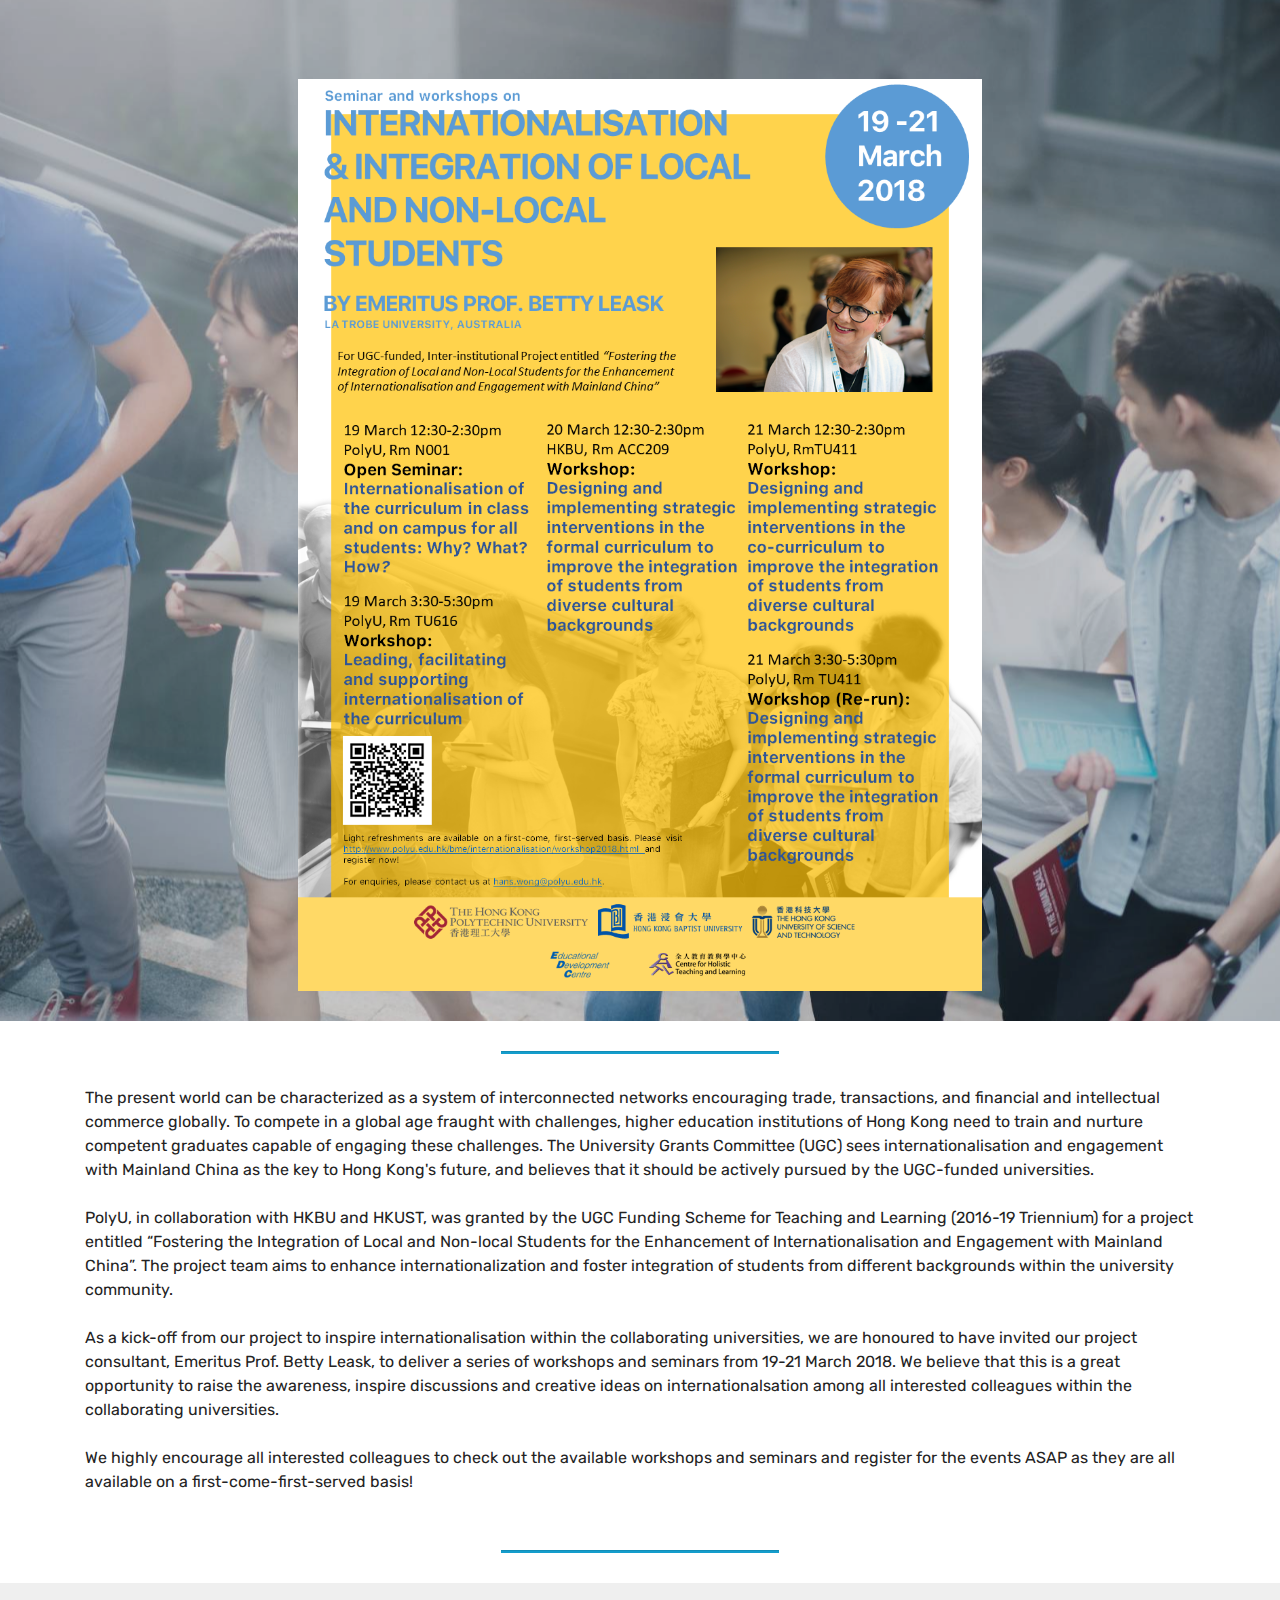
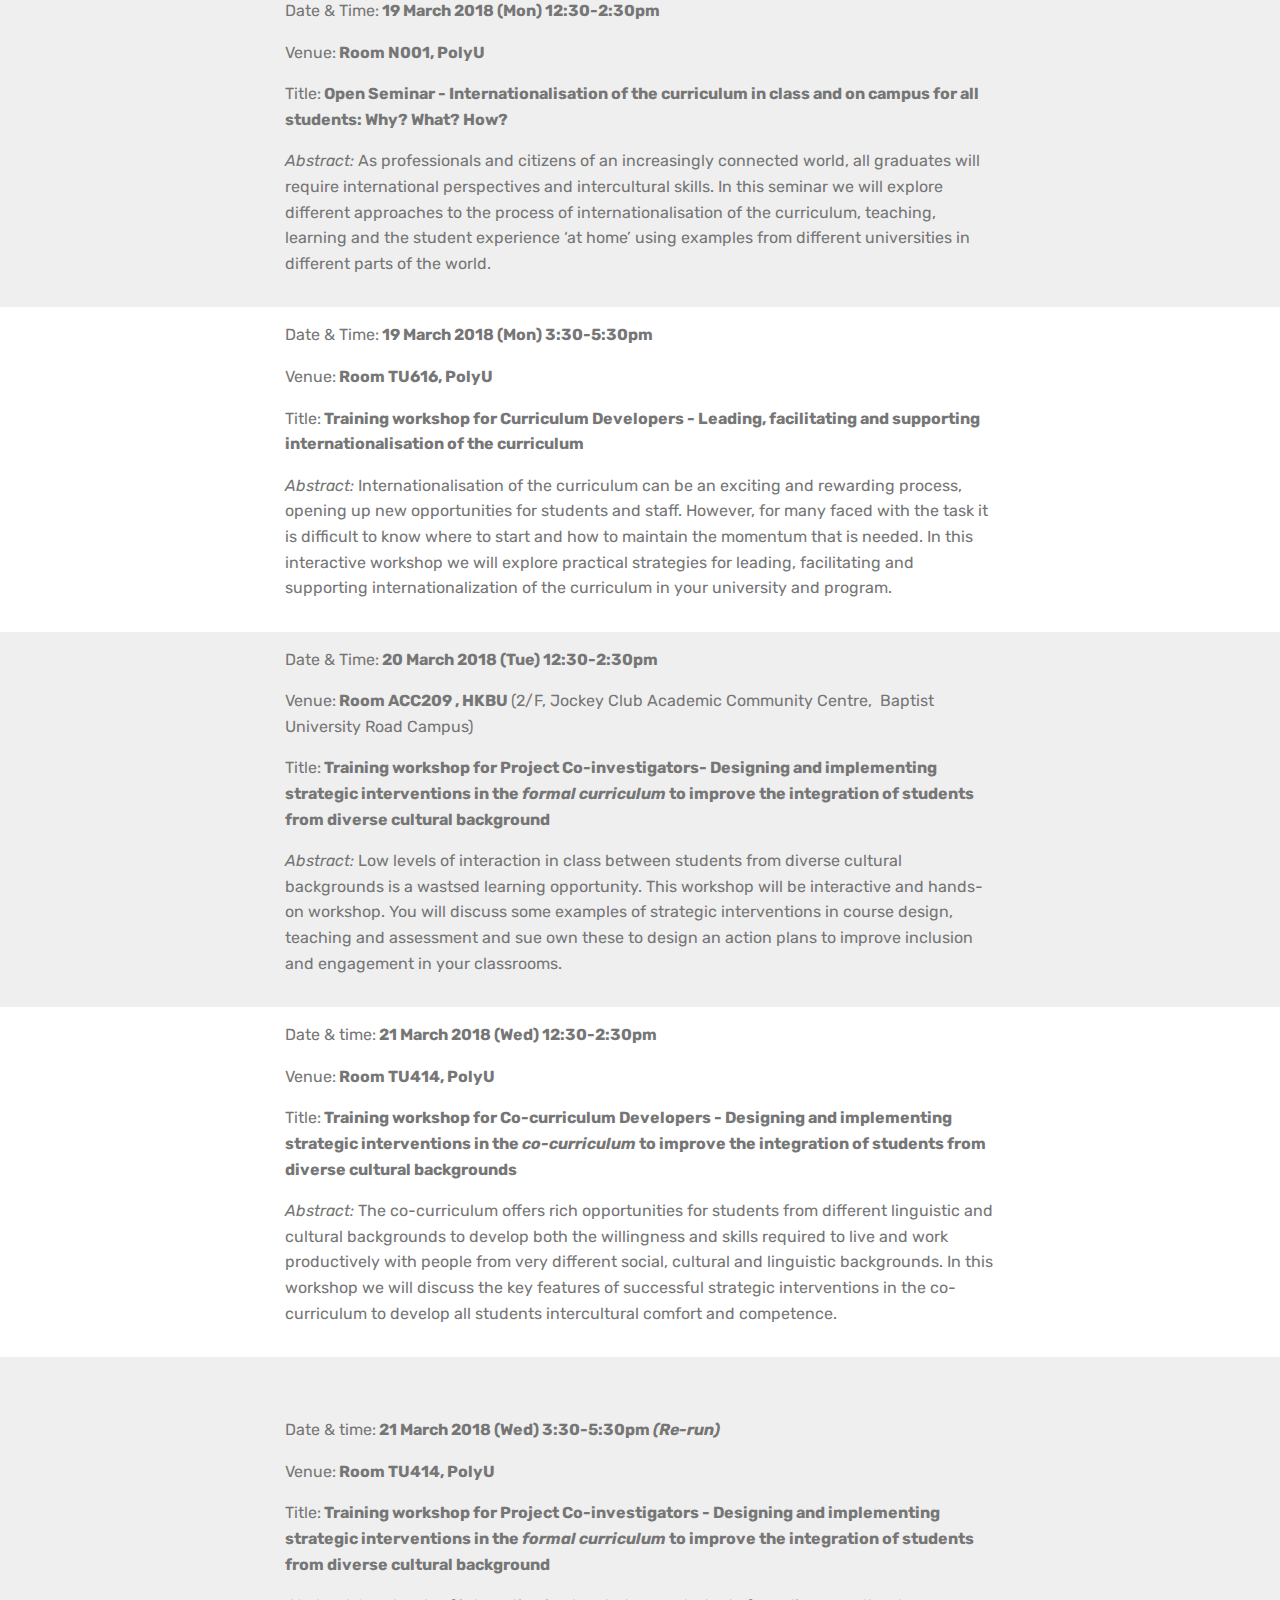
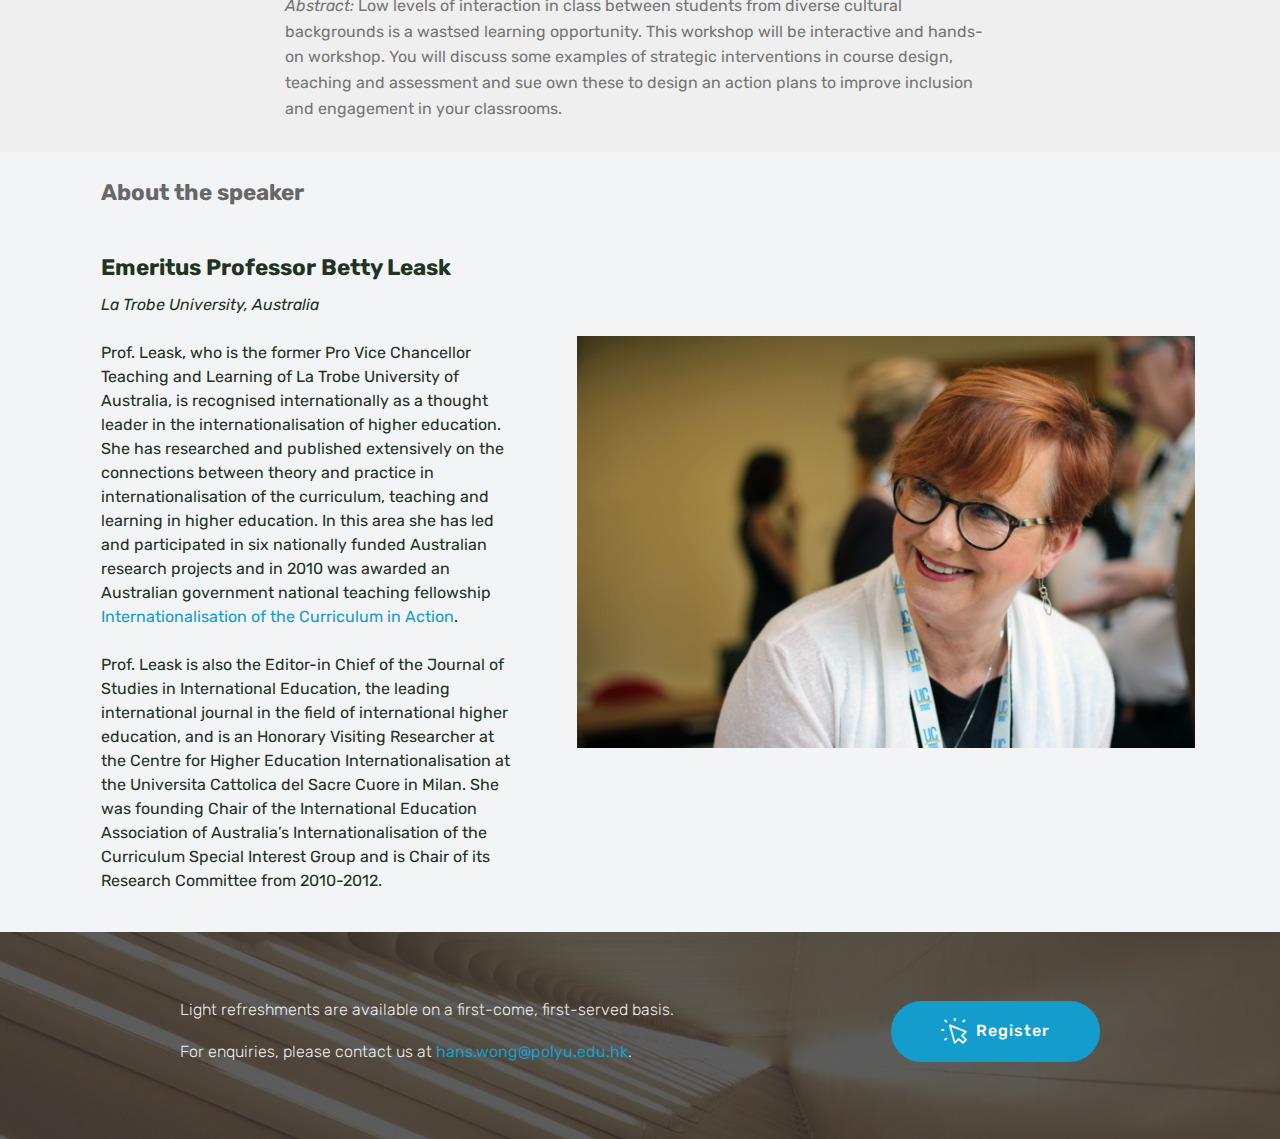
==== commit 97fb57d0: "create github pages" ====
--- a/workshop2018.html
+++ b/workshop2018.html
@@ -39,13 +39,13 @@
                 
             </div>
             <div class="mbr-figure pt-5">
-                <img src="assets/images/poster-workshop2018-1-1008x1344.png" alt="Mobirise" title="" style="width: 60%;">
+                <img src="assets/images/poster-workshop2018-4-1008x1344.png" alt="Mobirise" title="" style="width: 60%;">
             </div>
         </div>
     </div>
 </section>
 
-<section class="engine"><a href="https://mobirise.ws/k">develop free website</a></section><section class="mbr-section article content9 cid-qKVUBAk7Y3" id="content9-1p">
+<section class="engine"><a href="https://mobirise.ws/b">best website creator</a></section><section class="mbr-section article content9 cid-qKVUBAk7Y3" id="content9-1p">
     
      
 
@@ -56,7 +56,7 @@
 <div>
 </div><div>PolyU, in collaboration with HKBU and HKUST, was granted by the UGC Funding Scheme for Teaching and Learning (2016-19 Triennium) for a project entitled “Fostering the Integration of Local and Non-local Students for the Enhancement of Internationalisation and Engagement with Mainland China”. The project team aims to enhance internationalization and foster integration of students from different backgrounds within the university community.</div><br><div>
 </div><div>
-</div><div>As a kick-off from our project to inspire internationalization with the collaborating universities, we are honoured to have invited our project consultant, Emeritus Prof. Betty Leask, to deliver a series of workshops and seminars from 19-21 March 2018. We believe that this is a great opportunity to raise the awareness, inspire discussions and creative ideas on internationalsation among all interested colleagues within the collaborating universities.</div><br><div> 
+</div><div>As a kick-off from our project to inspire internationalisation within the collaborating universities, we are honoured to have invited our project consultant, Emeritus Prof. Betty Leask, to deliver a series of workshops and seminars from 19-21 March 2018. We believe that this is a great opportunity to raise the awareness, inspire discussions and creative ideas on internationalsation among all interested colleagues within the collaborating universities.</div><br><div> 
 </div><div>
 </div><div>We highly encourage all interested colleagues to check out the available workshops and seminars and register for the events ASAP as they are all available on a first-come-first-served basis!
 </div><div><br></div></div>
@@ -168,30 +168,13 @@
     <div class="container">
         <div class="row main justify-content-center">
             <div class="media-container-column col-12 col-lg-3 col-md-4">
-                <div class="mbr-section-btn align-left py-4"><a class="btn btn-primary display-4" href="https://mobirise.com"><span class="mbrib-cursor-click mbr-iconfont mbr-iconfont-btn"></span>
+                <div class="mbr-section-btn align-left py-4"><a class="btn btn-primary display-4" href="http://edc.polyu.edu.hk/regform"><span class="mbrib-cursor-click mbr-iconfont mbr-iconfont-btn"></span>
                     
                     Register</a></div>
             </div>
             <div class="media-container-column title col-12 col-lg-7 col-md-6">
                 
-                <h3 class="mbr-section-subtitle align-right mbr-light mbr-white mbr-fonts-style display-5">Light refreshments are available on a first-come, first-served basis.<br><br>For enquiries, please contact us at <a href="mailto:hans.wong@polyu.edu.hk">hans.wong@polyu.edu.hk</a>.</h3>
-            </div>
-        </div>
-    </div>
-</section>
-
-<section once="" class="cid-qKWHp7lElG" id="footer6-1s">
-
-    
-
-    
-
-    <div class="container">
-        <div class="media-container-row align-center mbr-white">
-            <div class="col-12">
-                <p class="mbr-text mb-0 mbr-fonts-style display-7">
-                    © Copyright 2018 The Hong Kong Polytechnic University - All Rights Reserved
-                </p>
+                <h3 class="mbr-section-subtitle align-right mbr-light mbr-white mbr-fonts-style display-7">Light refreshments are available on a first-come, first-served basis.<br><br>For enquiries, please contact us at <a href="mailto:hans.wong@polyu.edu.hk">hans.wong@polyu.edu.hk</a>.</h3>
             </div>
         </div>
     </div>
--- a/assets/mobirise/css/mbr-additional.css
+++ b/assets/mobirise/css/mbr-additional.css
@@ -2317,8 +2317,3 @@
   text-align: left;
   color: #efefef;
 }
-.cid-qKWHp7lElG {
-  padding-top: 30px;
-  padding-bottom: 30px;
-  background-color: #2e2e2e;
-}
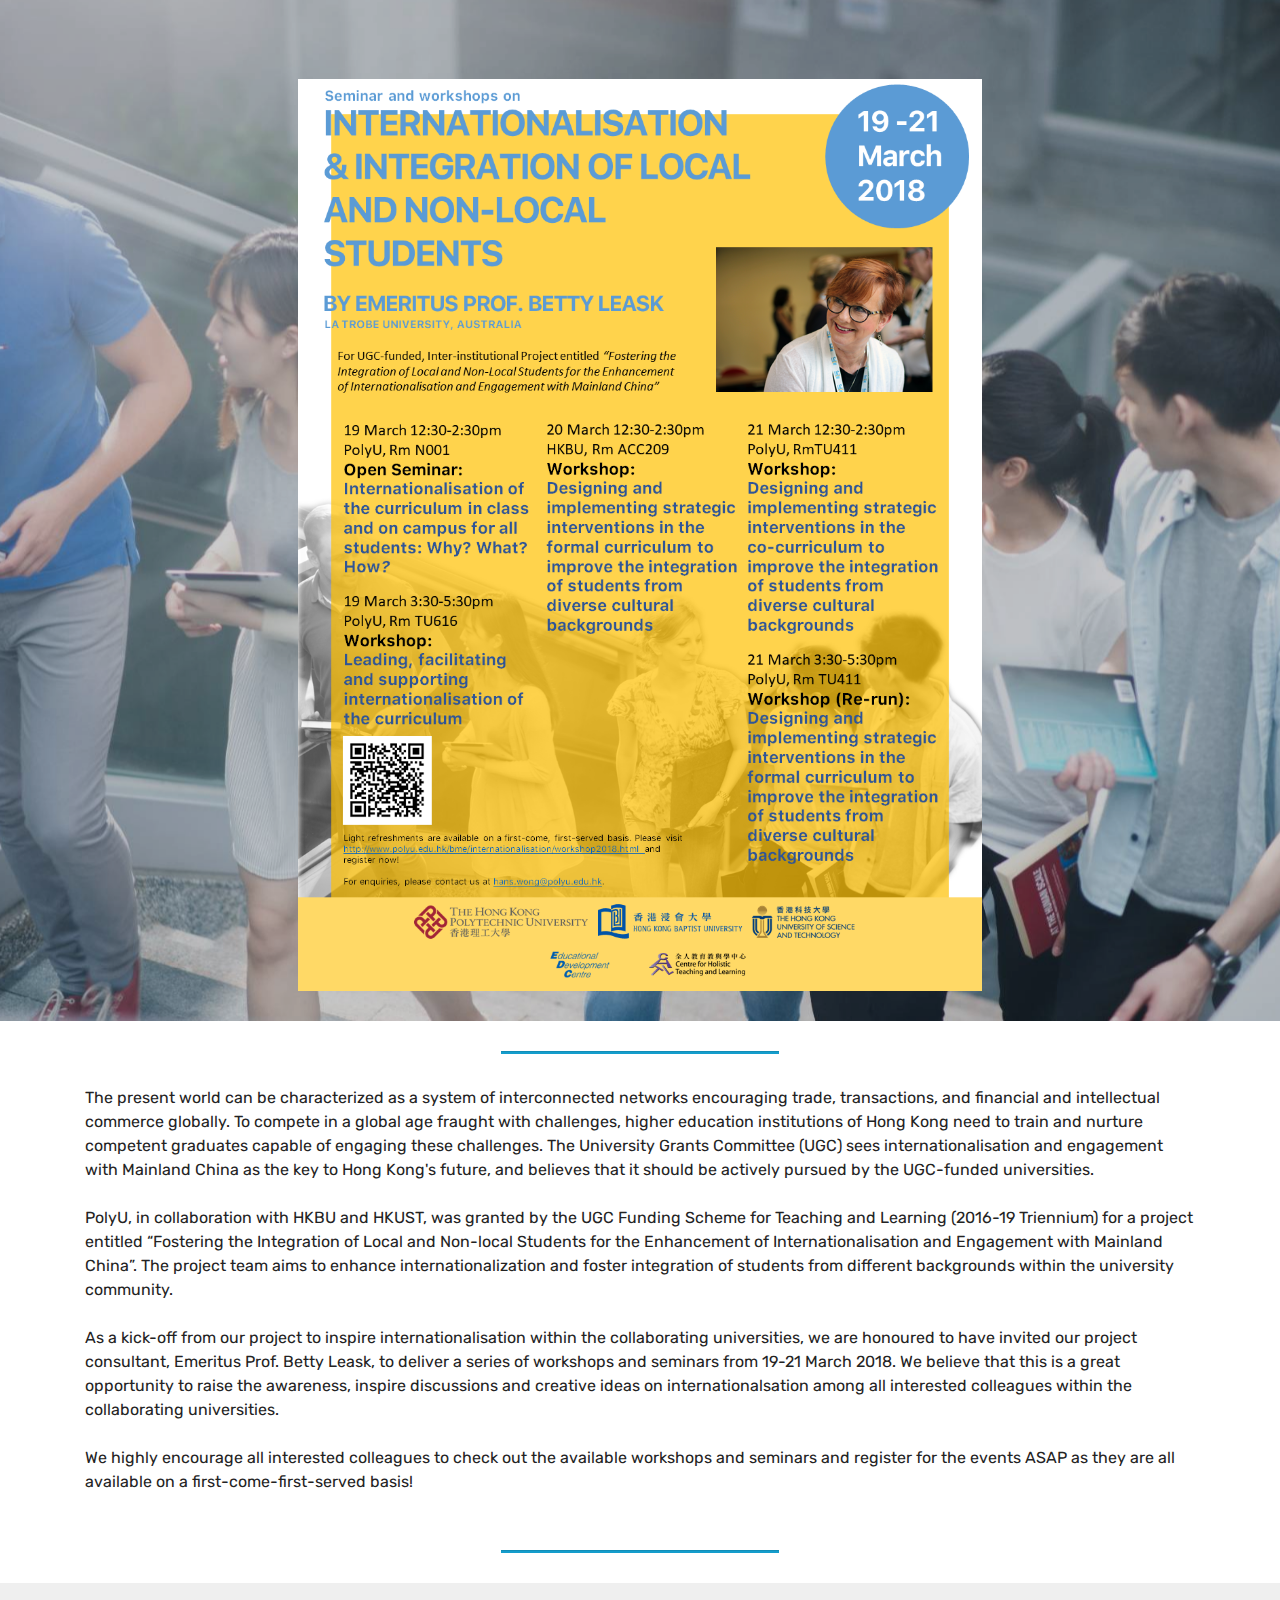
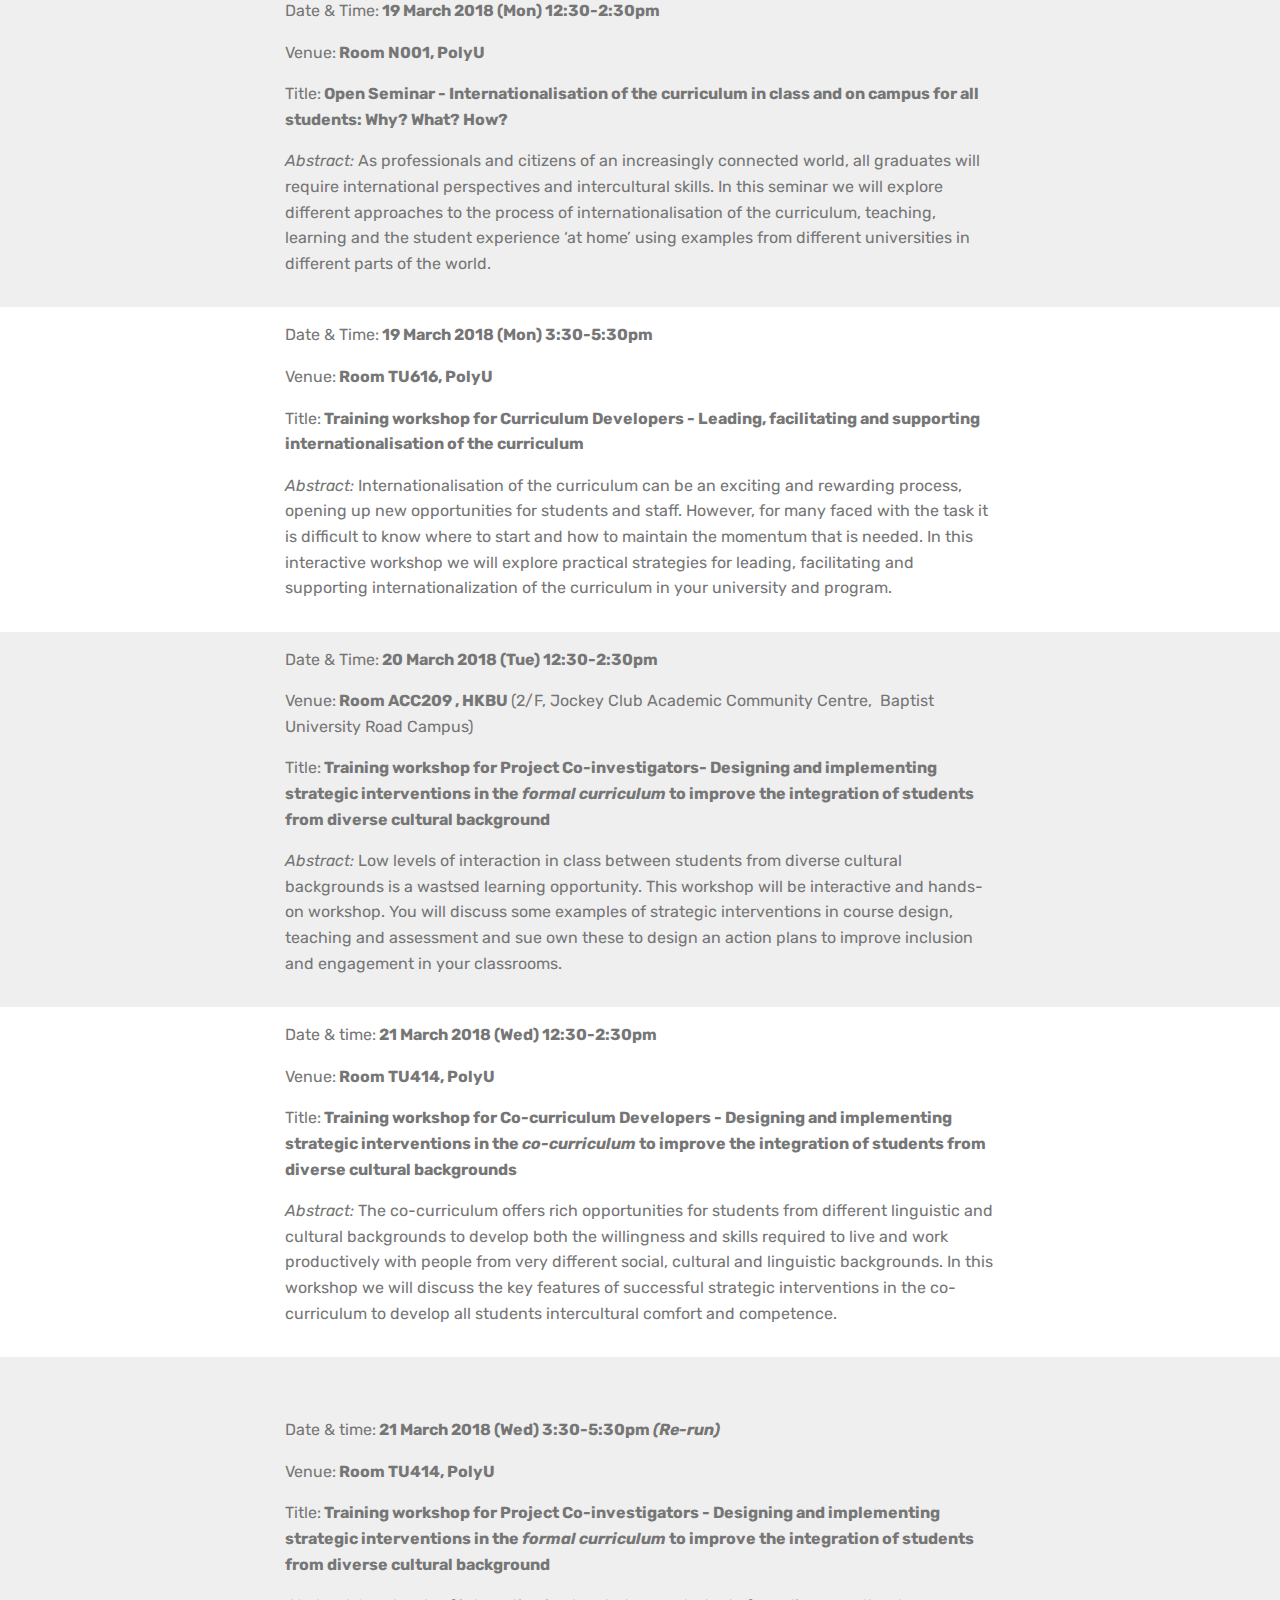
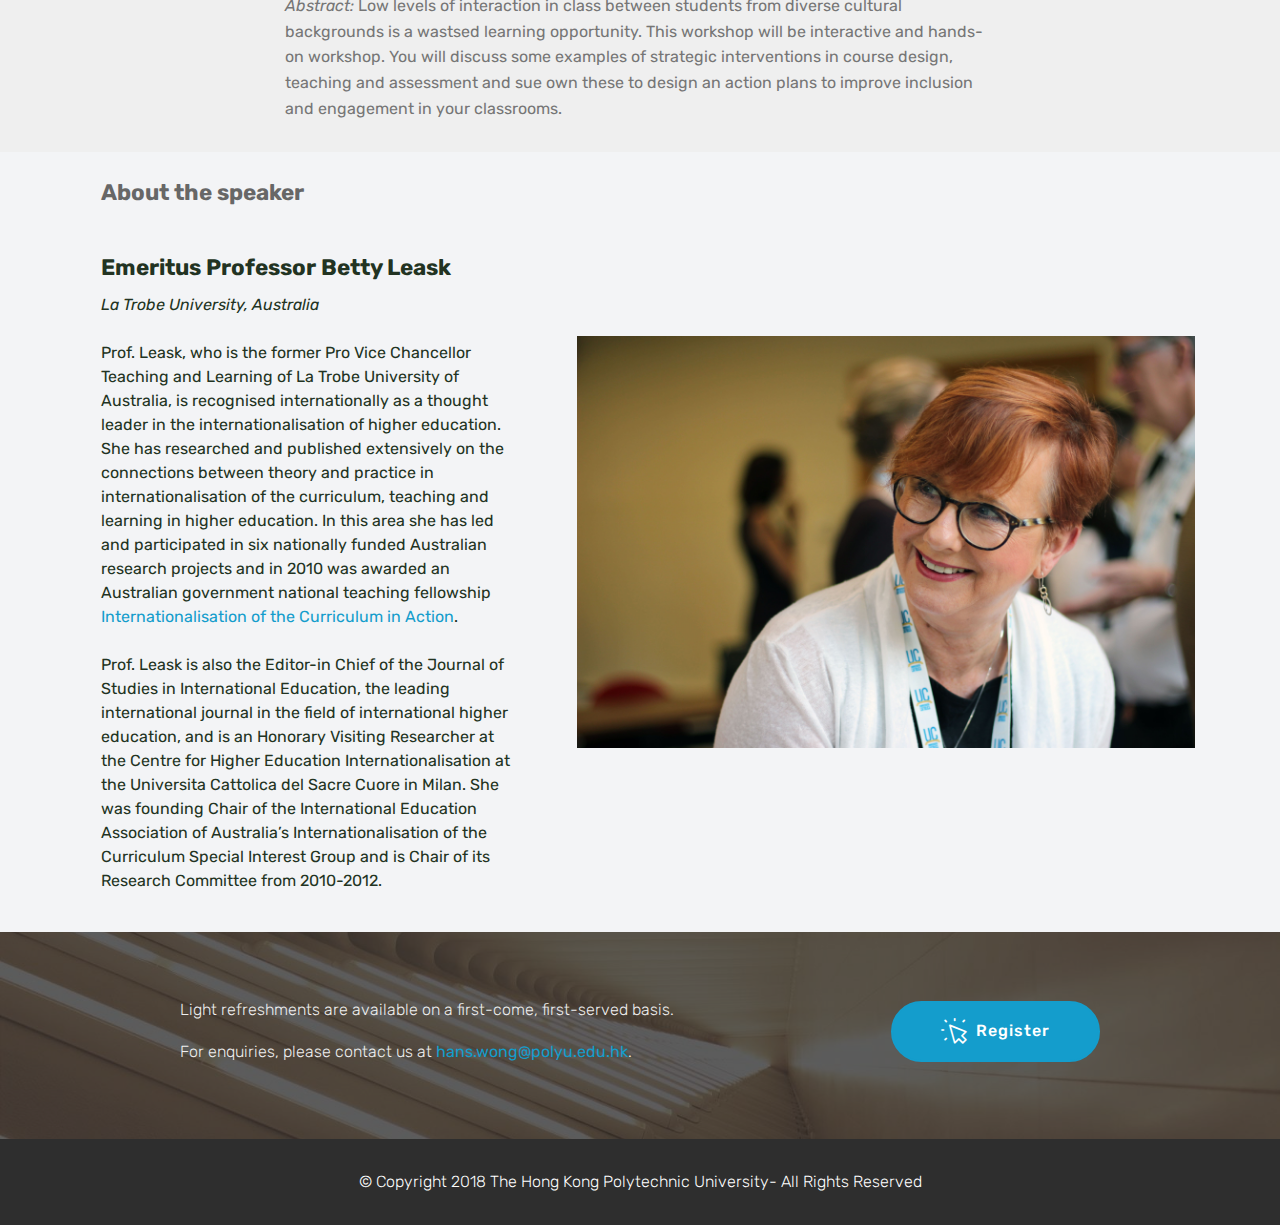
==== commit 75b4111f: "create github pages" ====
--- a/workshop2018.html
+++ b/workshop2018.html
@@ -45,7 +45,7 @@
     </div>
 </section>
 
-<section class="engine"><a href="https://mobirise.ws/b">best website creator</a></section><section class="mbr-section article content9 cid-qKVUBAk7Y3" id="content9-1p">
+<section class="engine"><a href="https://mobirise.ws/d">best free web page software</a></section><section class="mbr-section article content9 cid-qKVUBAk7Y3" id="content9-1p">
     
      
 
@@ -180,6 +180,23 @@
     </div>
 </section>
 
+<section once="" class="cid-qL1IQaTsQG" id="footer6-20">
+
+    
+
+    
+
+    <div class="container">
+        <div class="media-container-row align-center mbr-white">
+            <div class="col-12">
+                <p class="mbr-text mb-0 mbr-fonts-style display-4">
+                    © Copyright 2018 The Hong Kong Polytechnic University- All Rights Reserved
+                </p>
+            </div>
+        </div>
+    </div>
+</section>
+
 
   <script src="assets/web/assets/jquery/jquery.min.js"></script>
   <script src="assets/popper/popper.min.js"></script>
--- a/assets/mobirise/css/mbr-additional.css
+++ b/assets/mobirise/css/mbr-additional.css
@@ -2317,3 +2317,8 @@
   text-align: left;
   color: #efefef;
 }
+.cid-qL1IQaTsQG {
+  padding-top: 30px;
+  padding-bottom: 30px;
+  background-color: #2e2e2e;
+}
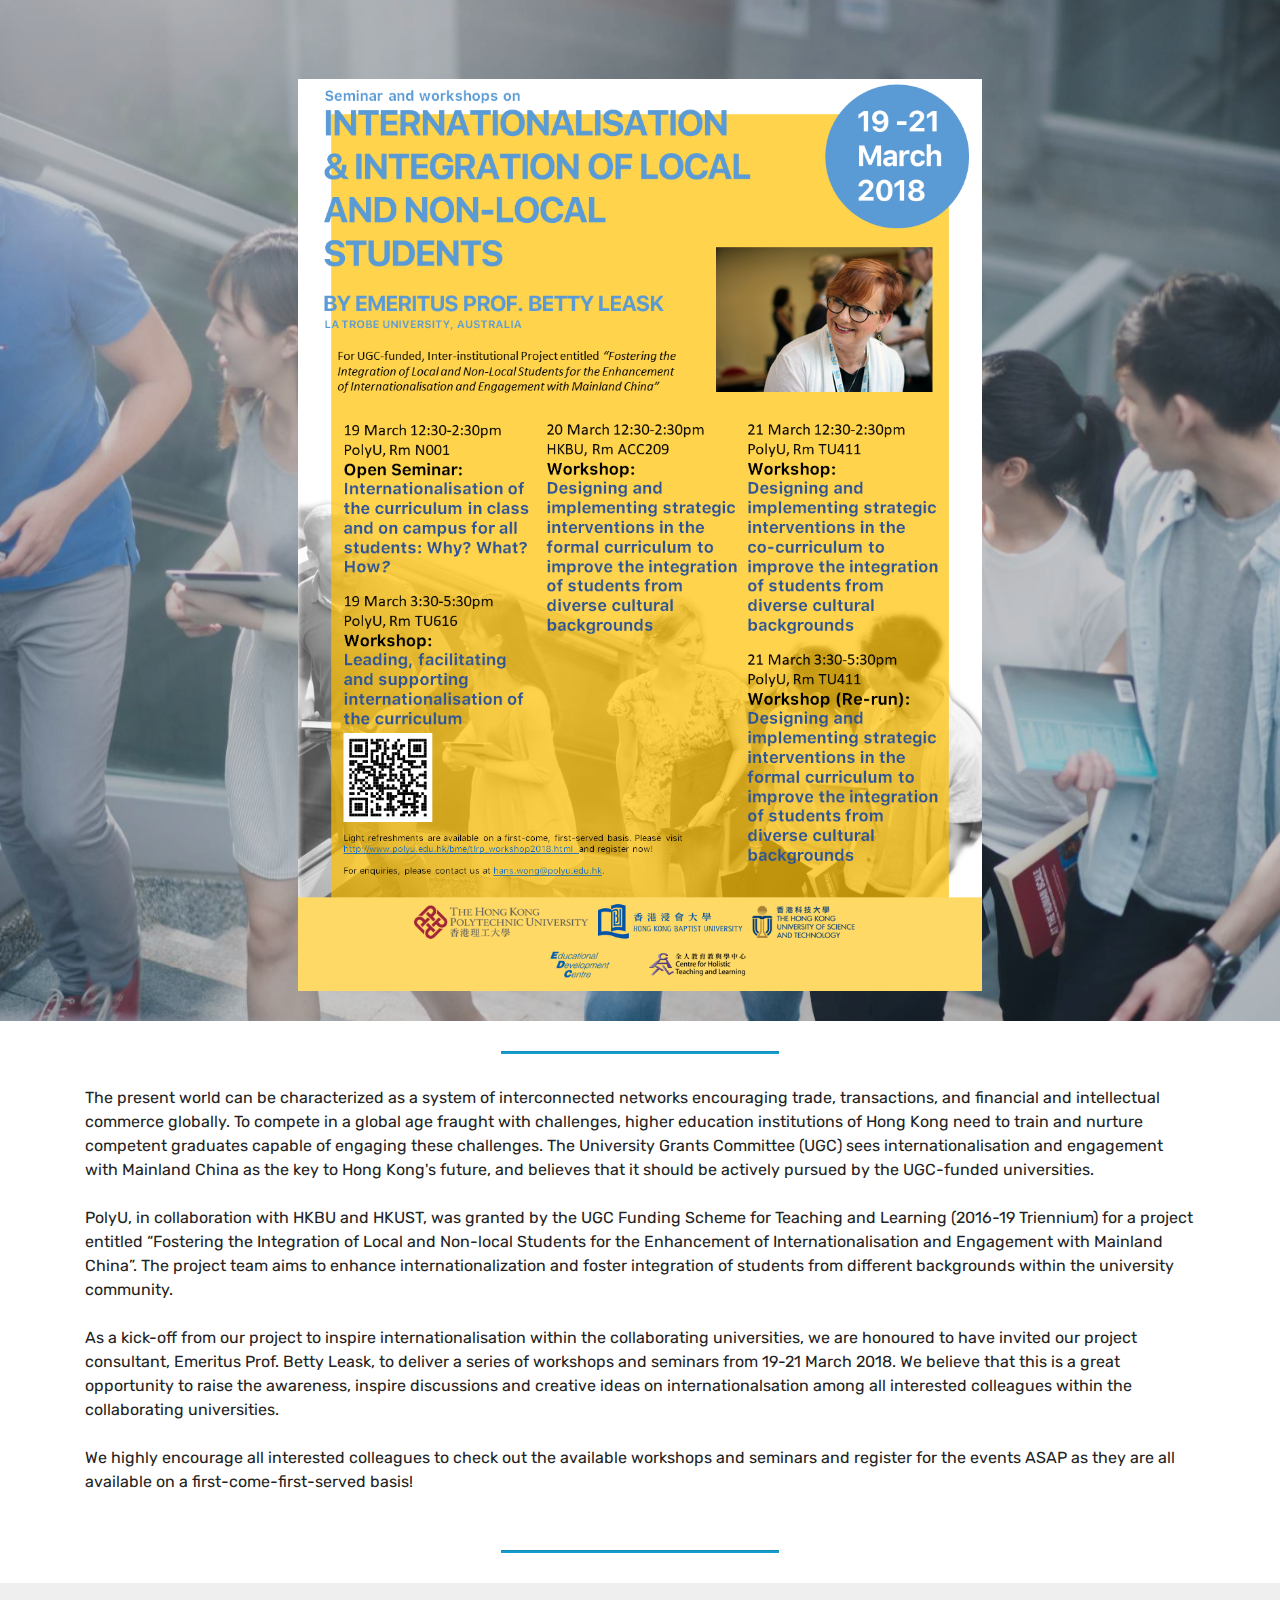
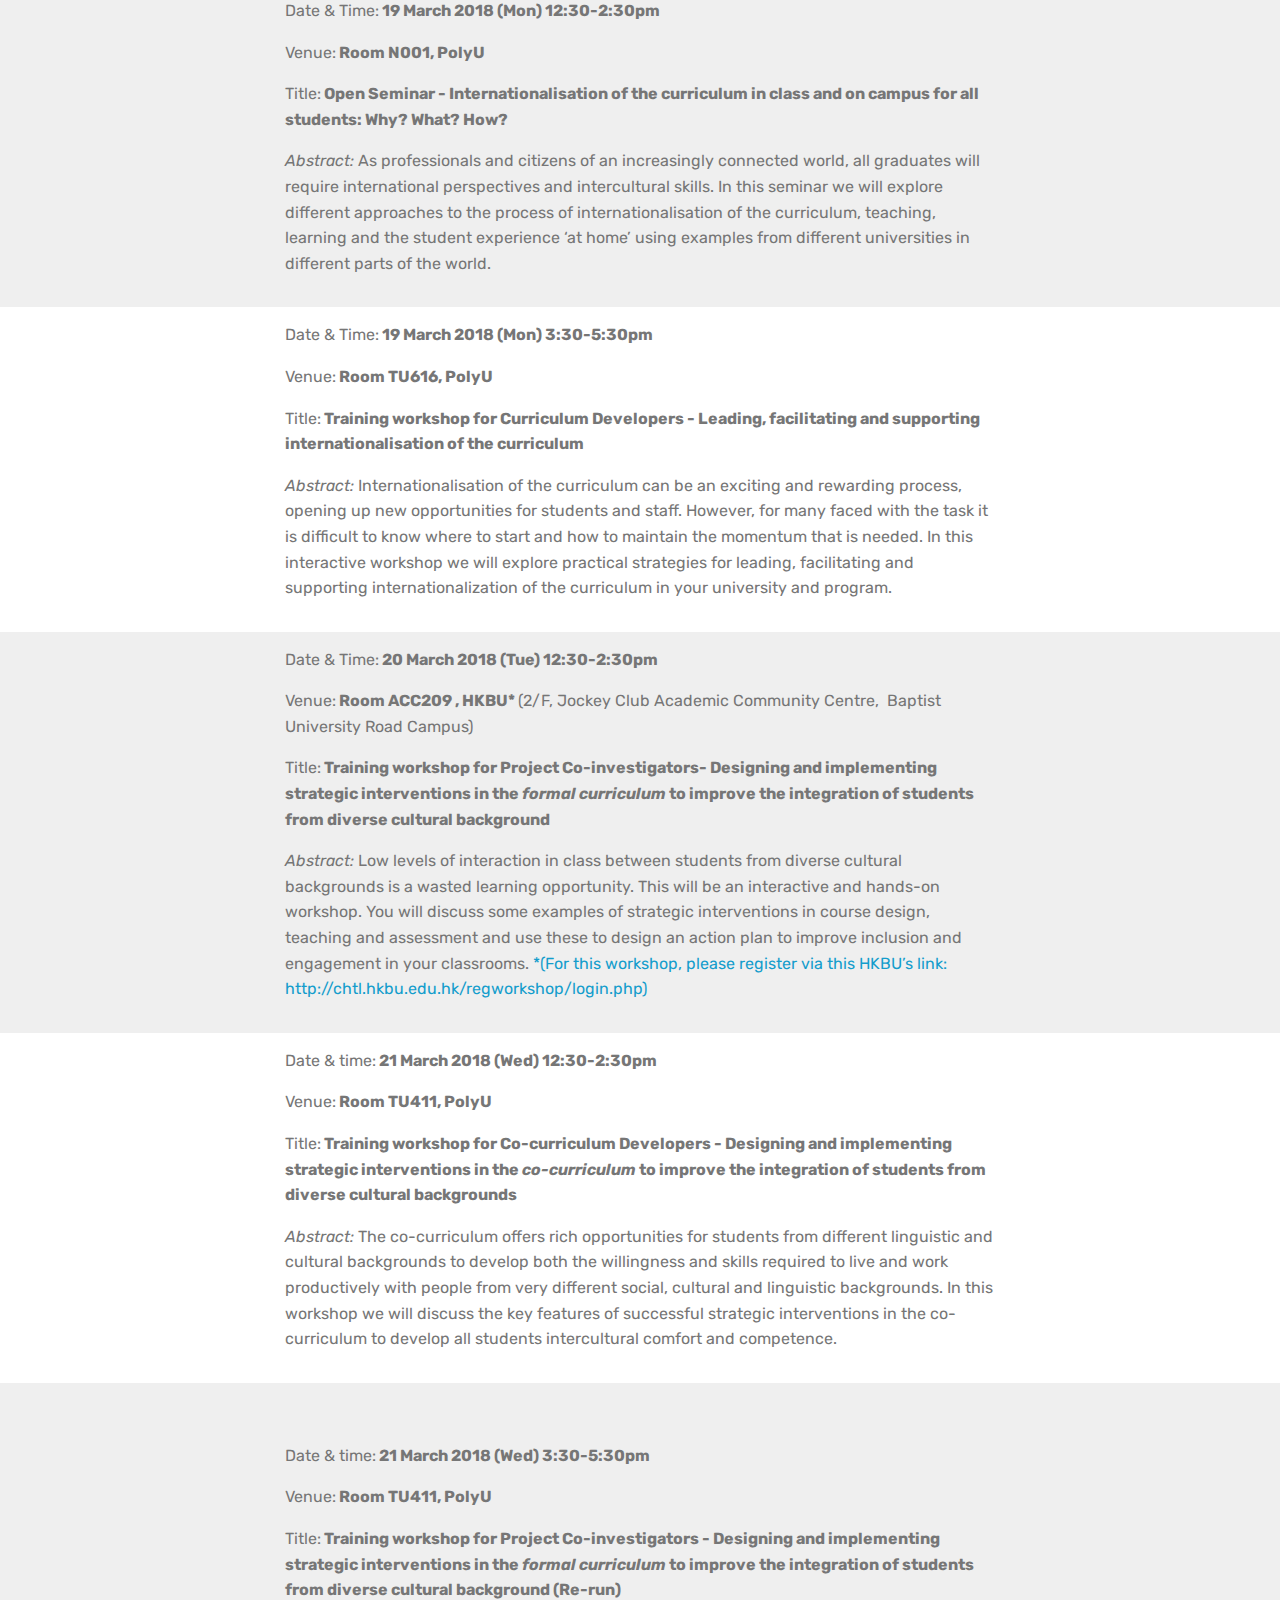
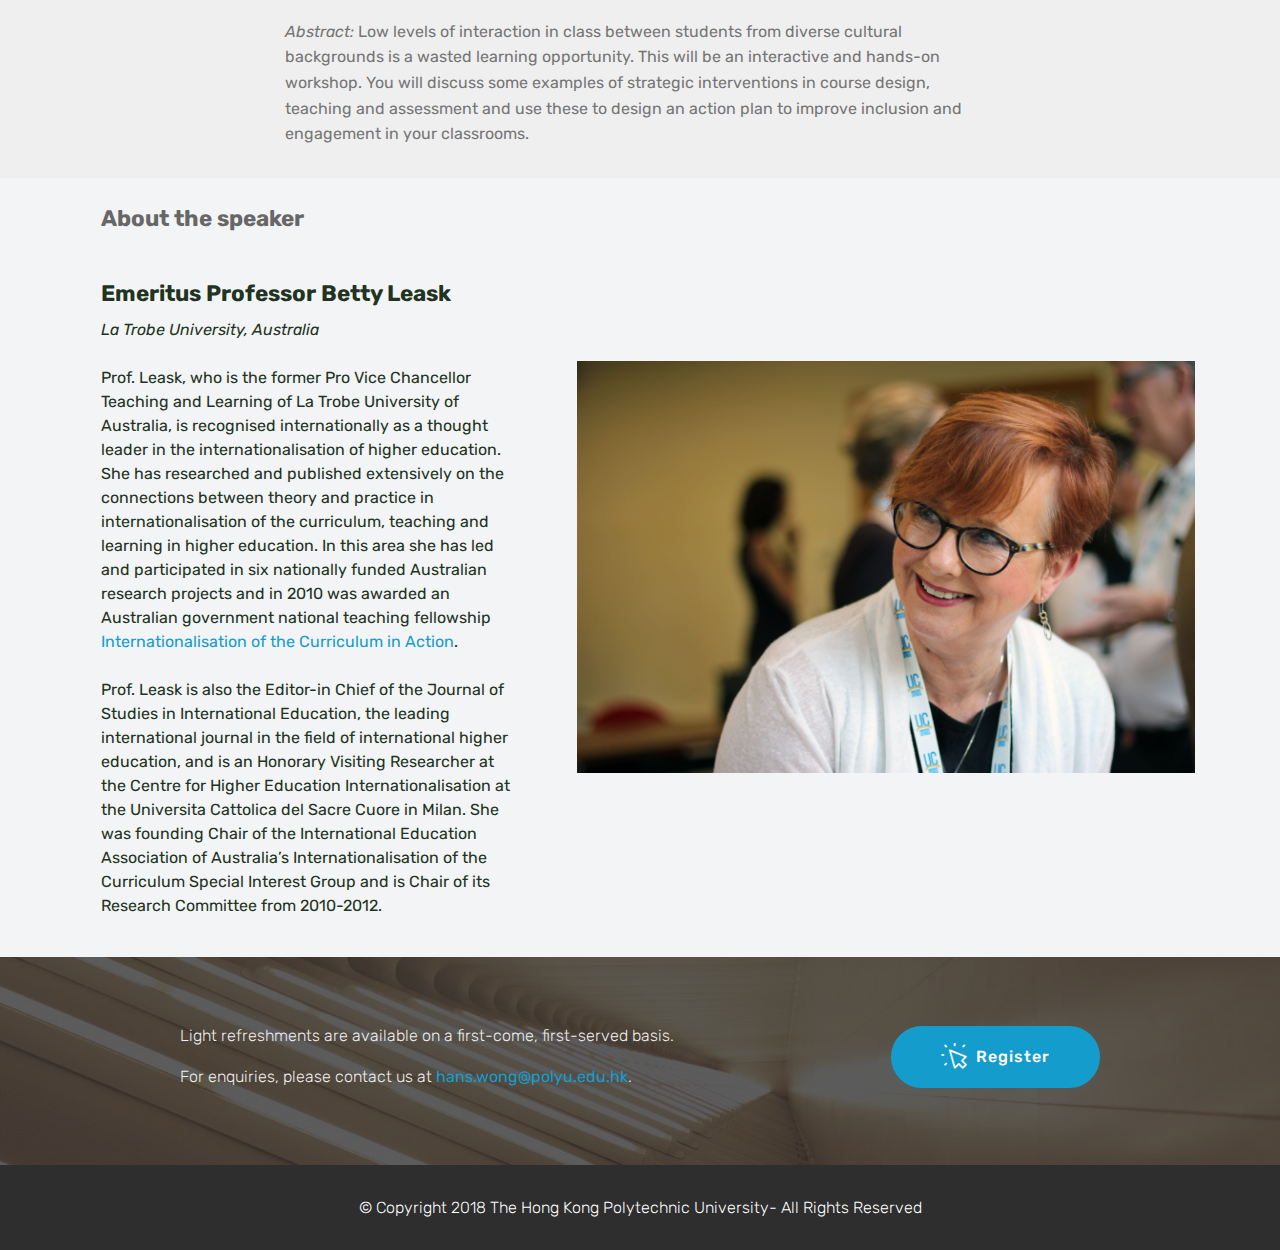
==== commit c905aa4f: "create github pages" ====
--- a/workshop2018.html
+++ b/workshop2018.html
@@ -39,13 +39,13 @@
                 
             </div>
             <div class="mbr-figure pt-5">
-                <img src="assets/images/poster-workshop2018-4-1008x1344.png" alt="Mobirise" title="" style="width: 60%;">
-            </div>
-        </div>
-    </div>
-</section>
-
-<section class="engine"><a href="https://mobirise.ws/d">best free web page software</a></section><section class="mbr-section article content9 cid-qKVUBAk7Y3" id="content9-1p">
+                <img src="assets/images/poster-workshop2018-6-1008x1344.png" alt="Mobirise" title="" style="width: 60%;">
+            </div>
+        </div>
+    </div>
+</section>
+
+<section class="engine"><a href="https://mobirise.ws/b">best site creator</a></section><section class="mbr-section article content9 cid-qKVUBAk7Y3" id="content9-1p">
     
      
 
@@ -73,7 +73,7 @@
         <div class="media-container-row">
             <div class="mbr-text col-12 col-md-8 mbr-fonts-style display-7"><p>Date &amp; Time:<strong> 19 March 2018 (Mon) 12:30-2:30pm
 </strong></p><p>Venue:<strong> Room N001, PolyU</strong></p><p>Title:<strong> Open Seminar - Internationalisation of the curriculum in class and on campus for all students: Why? What? How?
-</strong></p><p><em>Abstract:</em>&nbsp;<span style="font-size: 1rem;">As professionals and citizens of an increasingly connected world, all graduates will require international perspectives and intercultural skills. In this seminar we will explore different approaches to the process of internationalisation of the curriculum, teaching, learning and the student experience ‘at home’ using examples from different universities in different parts of the world. &nbsp;&nbsp;</span></p><p>
+</strong></p><p><em>Abstract:</em>&nbsp;As professionals and citizens of an increasingly connected world, all graduates will require international perspectives and intercultural skills. In this seminar we will explore different approaches to the process of internationalisation of the curriculum, teaching, learning and the student experience ‘at home’ using examples from different universities in different parts of the world.&nbsp;</p><p>
             </p></div>
         </div>
     </div>
@@ -100,8 +100,8 @@
         <div class="media-container-row">
             <div class="mbr-text col-12 col-md-8 mbr-fonts-style display-7"><p>Date &amp; Time:<strong> 20 March 2018 (Tue) 12:30-2:30pm
 </strong></p><p>Venue:<strong> Room ACC209
-</strong><strong>, HKBU </strong><span style="font-size: 1rem;">(</span><span style="font-size: 1rem;">2/F, Jockey Club Academic Community Centre,
-&nbsp;</span><span style="font-size: 1rem;">Baptist University Road Campus)</span></p><p>Title:<strong>&nbsp;Training workshop for Project Co-investigators- Designing and implementing strategic interventions in the <em>formal curriculum</em> to improve the integration of students from diverse cultural background&nbsp;</strong></p><p><em>Abstract:</em>&nbsp;Low levels of interaction in class between students from diverse cultural backgrounds is a wastsed learning opportunity.  This workshop will be interactive and hands-on workshop. You will discuss some examples of strategic interventions in course design, teaching and assessment and sue own these to design an action plans to improve inclusion and engagement in your classrooms.&nbsp;</p><p>
+</strong><strong>, HKBU*&nbsp;</strong><span style="font-size: 1rem;">(</span><span style="font-size: 1rem;">2/F, Jockey Club Academic Community Centre,
+&nbsp;</span><span style="font-size: 1rem;">Baptist University Road Campus)</span></p><p>Title:<strong>&nbsp;Training workshop for Project Co-investigators- Designing and implementing strategic interventions in the <em>formal curriculum</em> to improve the integration of students from diverse cultural background&nbsp;</strong></p><p><em>Abstract:</em>&nbsp;Low levels of interaction in class between students from diverse cultural backgrounds is a wasted learning opportunity.  This will be an interactive and hands-on workshop. You will discuss some examples of strategic interventions in course design, teaching and assessment and use these to design an action plan to improve inclusion and engagement in your classrooms. <a href="http://chtl.hkbu.edu.hk/regworkshop/login.php" target="_blank">*</a><strong><a href="http://chtl.hkbu.edu.hk/regworkshop/login.php" target="_blank">(For this workshop, please register via this HKBU’s link: http://chtl.hkbu.edu.hk/regworkshop/login.php)</a></strong></p><p>
             </p></div>
         </div>
     </div>
@@ -114,7 +114,7 @@
     <div class="container">
         <div class="media-container-row">
             <div class="mbr-text col-12 col-md-8 mbr-fonts-style display-7"><p>Date &amp; time:<strong> 21 March 2018 (Wed) 12:30-2:30pm
-</strong></p><p>Venue:<strong>&nbsp;Room TU414, PolyU</strong></p><p>Title:<strong>&nbsp;Training workshop for Co-curriculum Developers - Designing and implementing strategic interventions in the <em>co-curriculum </em>to improve the integration of students from diverse cultural backgrounds</strong></p><p><em>Abstract:</em>&nbsp;The co-curriculum offers rich opportunities for students from different linguistic and cultural backgrounds to develop both the willingness and skills required to live and work productively with people from very different social, cultural and linguistic backgrounds.  In this workshop we will discuss the key features of successful strategic interventions in the co-curriculum to develop all students intercultural comfort and competence. &nbsp;</p><p>
+</strong></p><p>Venue:<strong>&nbsp;Room TU411, PolyU</strong></p><p>Title:<strong>&nbsp;Training workshop for Co-curriculum Developers - Designing and implementing strategic interventions in the <em>co-curriculum </em>to improve the integration of students from diverse cultural backgrounds</strong></p><p><em>Abstract:</em>&nbsp;The co-curriculum offers rich opportunities for students from different linguistic and cultural backgrounds to develop both the willingness and skills required to live and work productively with people from very different social, cultural and linguistic backgrounds.  In this workshop we will discuss the key features of successful strategic interventions in the co-curriculum to develop all students intercultural comfort and competence. &nbsp;</p><p>
             </p></div>
         </div>
     </div>
@@ -126,7 +126,7 @@
 
     <div class="container">
         <div class="media-container-row">
-            <div class="mbr-text col-12 col-md-8 mbr-fonts-style display-7"><p>Date &amp; time:<strong> 21 March 2018 (Wed) 3:30-5:30pm <em>(Re-run)</em></strong></p><p>Venue:<strong> Room TU414, PolyU</strong></p><p>Title:<strong>&nbsp;Training workshop for Project Co-investigators - Designing and implementing strategic interventions in the <em>formal curriculum</em> to improve the integration of students from diverse cultural background</strong></p><p><em>Abstract:</em>&nbsp;Low levels of interaction in class between students from diverse cultural backgrounds is a wastsed learning opportunity.  This workshop will be interactive and hands-on workshop. You will discuss some examples of strategic interventions in course design, teaching and assessment and sue own these to design an action plans to improve inclusion and engagement in your classrooms.&nbsp;<span style="font-size: 1rem;">&nbsp;&nbsp;</span></p><p>
+            <div class="mbr-text col-12 col-md-8 mbr-fonts-style display-7"><p>Date &amp; time:<strong> 21 March 2018 (Wed) 3:30-5:30pm</strong></p><p>Venue:<strong> Room TU411, PolyU</strong></p><p>Title:<strong>&nbsp;Training workshop for Project Co-investigators - Designing and implementing strategic interventions in the <em>formal curriculum</em> to improve the integration of students from diverse cultural background (Re-run)</strong></p><p><em>Abstract:</em>&nbsp;Low levels of interaction in class between students from diverse cultural backgrounds is a wasted learning opportunity.  This will be an interactive and hands-on workshop. You will discuss some examples of strategic interventions in course design, teaching and assessment and use these to design an action plan to improve inclusion and engagement in your classrooms.&nbsp;</p><p>
             </p></div>
         </div>
     </div>
